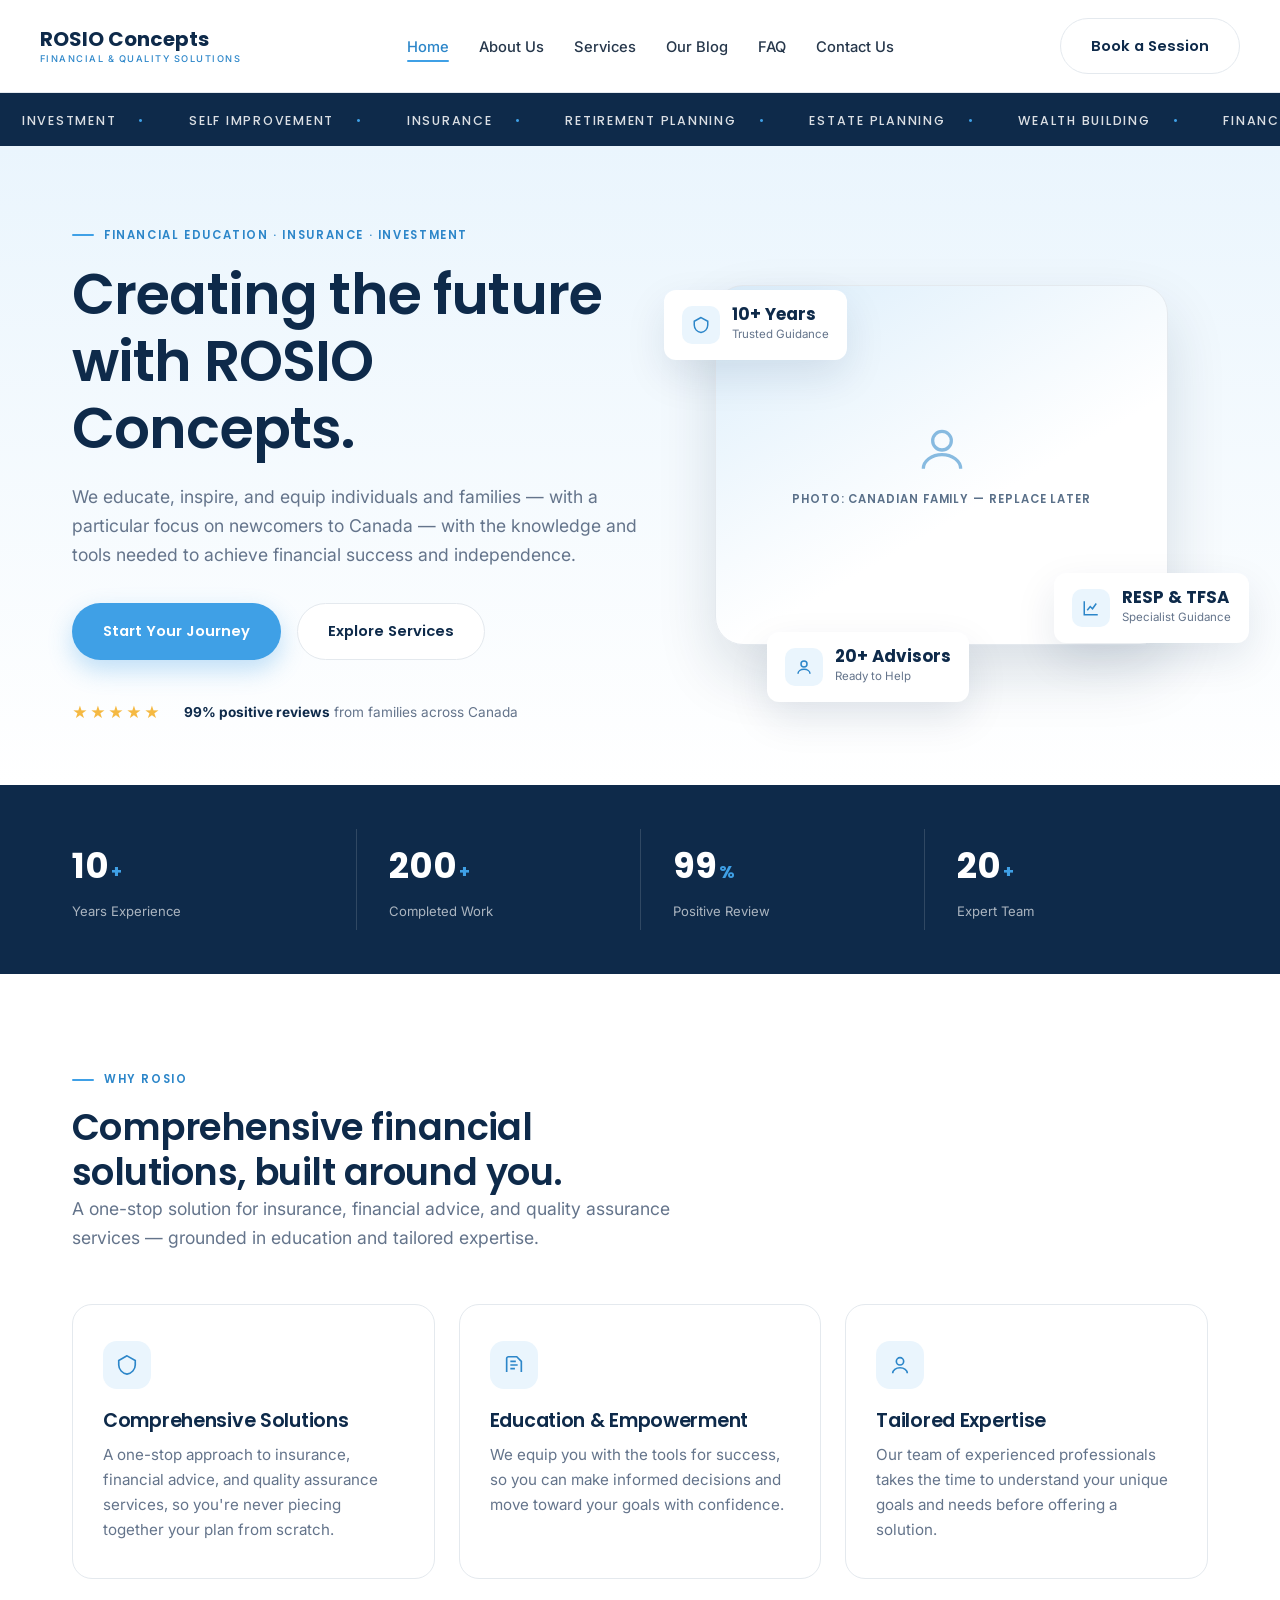
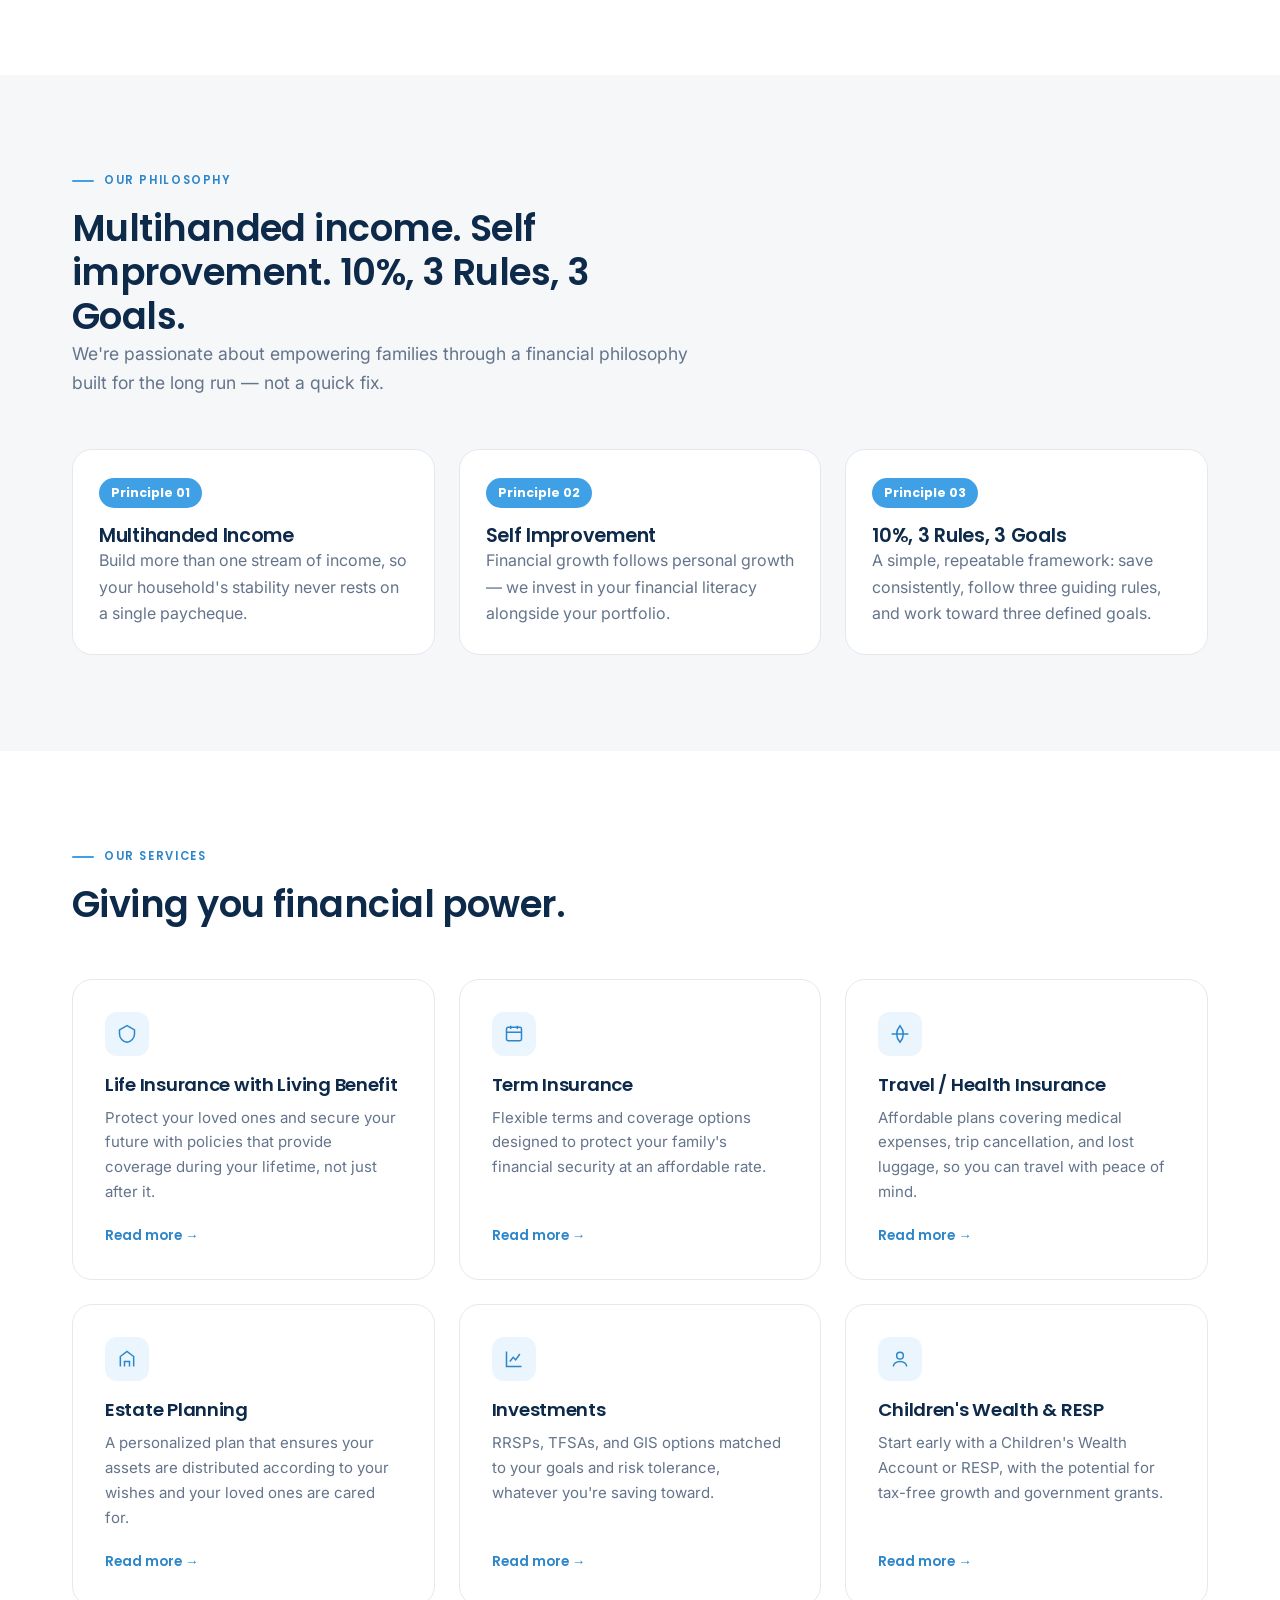
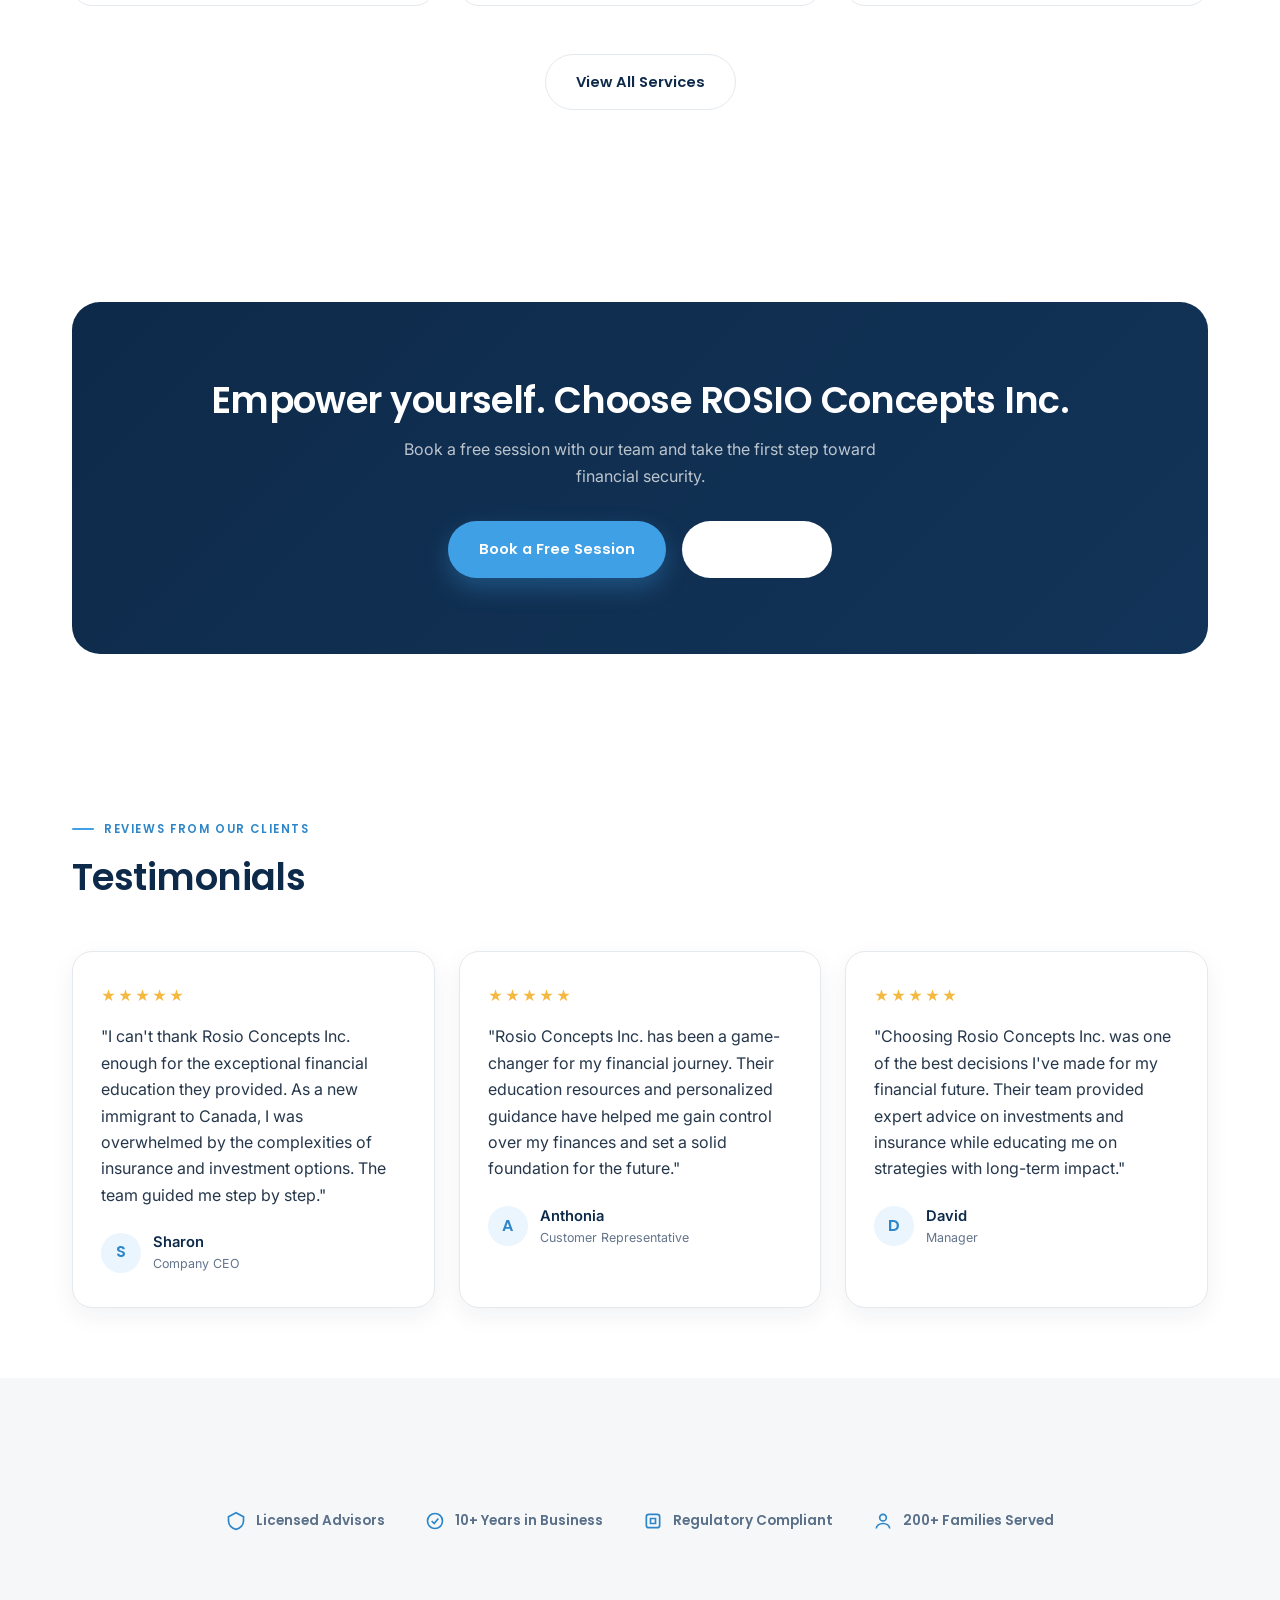
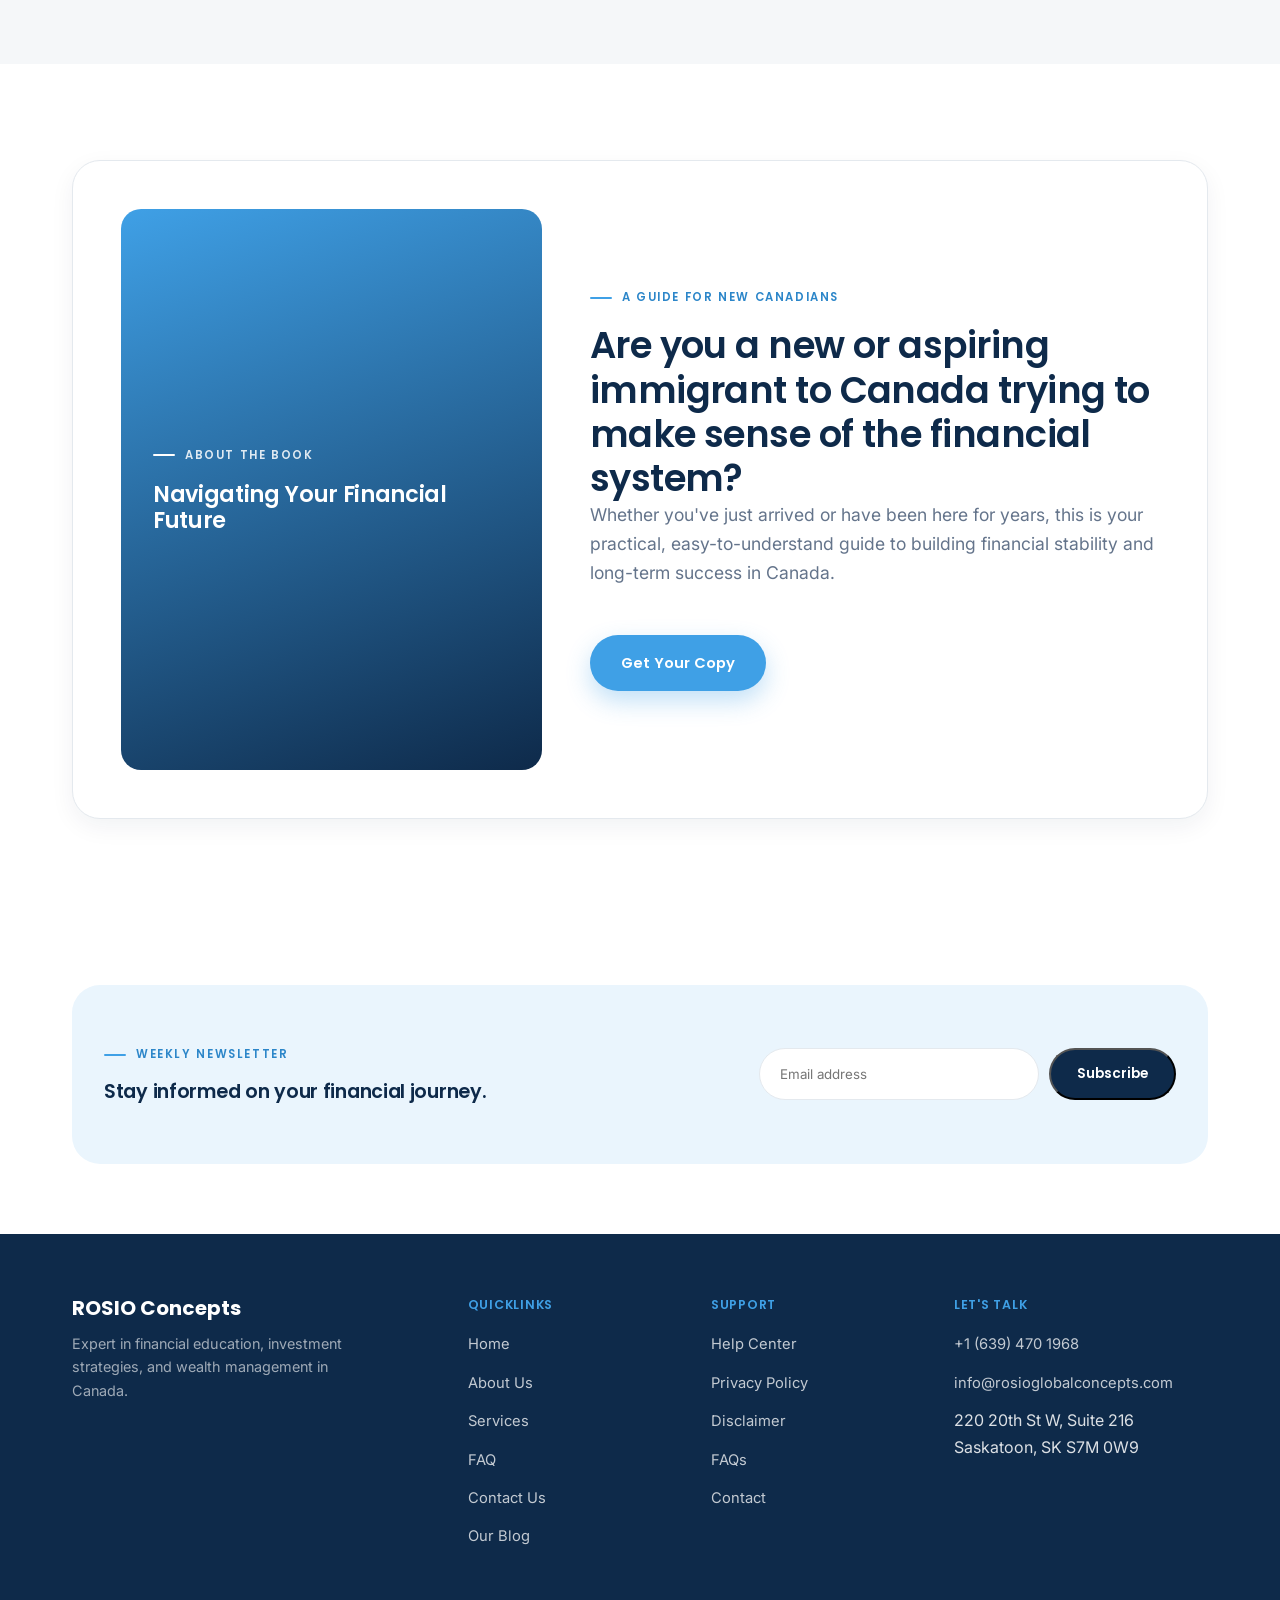
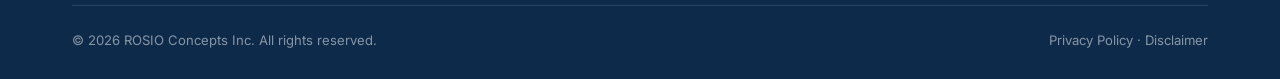
==== index.html @ d30ff7e3 "Add files via upload" ====
<!DOCTYPE html>
<html lang="en">
<head>
<meta charset="UTF-8">
<meta name="viewport" content="width=device-width, initial-scale=1.0">
<title>ROSIO Concepts Inc. | Financial Freedom Without Boundaries</title>
<meta name="description" content="ROSIO Concepts Inc. helps individuals and families across Canada — especially newcomers — achieve financial security through insurance, investment, and financial education.">
<link rel="stylesheet" href="css/style.css">
</head>
<body>

<header class="site-header">
  <div class="container nav-wrap">
    <a href="index.html" class="logo">ROSIO Concepts<span>Financial &amp; Quality Solutions</span></a>
    <nav class="main-nav">
      <ul>
        <li><a href="index.html" class="active">Home</a></li>
        <li><a href="about.html">About Us</a></li>
        <li><a href="services.html">Services</a></li>
        <li><a href="blog.html">Our Blog</a></li>
        <li><a href="faq.html">FAQ</a></li>
        <li><a href="contact.html">Contact Us</a></li>
      </ul>
    </nav>
    <div class="nav-cta">
      <a href="contact.html" class="btn btn-outline">Book a Session</a>
      <button class="menu-toggle" aria-label="Toggle menu"><span></span><span></span><span></span></button>
    </div>
  </div>
</header>

<div class="marquee" aria-hidden="true">
  <div class="marquee-track">
    <span>Investment</span><span>Self Improvement</span><span>Insurance</span><span>Retirement Planning</span><span>Estate Planning</span><span>Wealth Building</span><span>Financial Freedom</span><span>Financial Education</span>
    <span>Investment</span><span>Self Improvement</span><span>Insurance</span><span>Retirement Planning</span><span>Estate Planning</span><span>Wealth Building</span><span>Financial Freedom</span><span>Financial Education</span>
  </div>
</div>

<section class="hero glow-zone">
  <div class="container hero-grid">
    <div class="reveal">
      <div class="eyebrow">Financial Education &middot; Insurance &middot; Investment</div>
      <h1>Creating the future with ROSIO Concepts.</h1>
      <p class="lead">We educate, inspire, and equip individuals and families — with a particular focus on newcomers to Canada — with the knowledge and tools needed to achieve financial success and independence.</p>
      <div class="hero-actions">
        <a href="contact.html" class="btn btn-primary">Start Your Journey</a>
        <a href="services.html" class="btn btn-outline">Explore Services</a>
      </div>
      <div class="trust-row">
        <span class="stars">&#9733;&#9733;&#9733;&#9733;&#9733;</span>
        <span class="trust-text"><strong>99% positive reviews</strong> from families across Canada</span>
      </div>
    </div>

    <div class="hero-visual reveal">
      <div class="hero-photo">
        <svg class="ph-icon" viewBox="0 0 24 24" fill="none" stroke="currentColor" stroke-width="1.4"><path d="M12 12c2.2 0 4-1.8 4-4s-1.8-4-4-4-4 1.8-4 4 1.8 4 4 4Z"/><path d="M4 20c0-3.3 3.6-6 8-6s8 2.7 8 6"/></svg>
        <div class="ph-label">Photo: Canadian family &mdash; replace later</div>
      </div>
      <div class="float-card fc-1">
        <div class="fc-icon"><svg width="18" height="18" viewBox="0 0 24 24" fill="none" stroke="currentColor" stroke-width="2"><path d="M12 2 3 7v5c0 5 4 9 9 10 5-1 9-5 9-10V7l-9-5Z"/></svg></div>
        <div><div class="fc-num">10+ Years</div><div class="fc-label">Trusted Guidance</div></div>
      </div>
      <div class="float-card fc-2">
        <div class="fc-icon"><svg width="18" height="18" viewBox="0 0 24 24" fill="none" stroke="currentColor" stroke-width="2"><path d="M3 3v18h18"/><path d="M7 15l4-5 3 3 5-7"/></svg></div>
        <div><div class="fc-num">RESP &amp; TFSA</div><div class="fc-label">Specialist Guidance</div></div>
      </div>
      <div class="float-card fc-3">
        <div class="fc-icon"><svg width="18" height="18" viewBox="0 0 24 24" fill="none" stroke="currentColor" stroke-width="2"><circle cx="12" cy="8" r="4"/><path d="M4 21c0-3.5 3.6-6 8-6s8 2.5 8 6"/></svg></div>
        <div><div class="fc-num">20+ Advisors</div><div class="fc-label">Ready to Help</div></div>
      </div>
    </div>
  </div>
</section>

<div class="stats-strip">
  <div class="container">
    <div class="stat-item" data-counter="10"><div class="stat-num"><span class="count-value">0</span><small>+</small></div><div class="stat-label">Years Experience</div></div>
    <div class="stat-item" data-counter="200"><div class="stat-num"><span class="count-value">0</span><small>+</small></div><div class="stat-label">Completed Work</div></div>
    <div class="stat-item" data-counter="99"><div class="stat-num"><span class="count-value">0</span><small>%</small></div><div class="stat-label">Positive Review</div></div>
    <div class="stat-item" data-counter="20"><div class="stat-num"><span class="count-value">0</span><small>+</small></div><div class="stat-label">Expert Team</div></div>
  </div>
</div>

<section>
  <div class="container">
    <div class="section-head reveal">
      <div class="eyebrow">Why ROSIO</div>
      <h2>Comprehensive financial solutions, built around you.</h2>
      <p class="lead">A one-stop solution for insurance, financial advice, and quality assurance services — grounded in education and tailored expertise.</p>
    </div>
    <div class="pillars reveal-stagger">
      <div class="pillar">
        <div class="pillar-icon"><svg width="22" height="22" viewBox="0 0 24 24" fill="none" stroke="currentColor" stroke-width="1.8"><path d="M12 2 3 7v5c0 5 4 9 9 10 5-1 9-5 9-10V7l-9-5Z"/></svg></div>
        <h3>Comprehensive Solutions</h3>
        <p>A one-stop approach to insurance, financial advice, and quality assurance services, so you're never piecing together your plan from scratch.</p>
      </div>
      <div class="pillar">
        <div class="pillar-icon"><svg width="22" height="22" viewBox="0 0 24 24" fill="none" stroke="currentColor" stroke-width="1.8"><path d="M4 19.5V5a2 2 0 0 1 2-2h9l5 5v11.5"/><path d="M8 8h6M8 12h8M8 16h5"/></svg></div>
        <h3>Education &amp; Empowerment</h3>
        <p>We equip you with the tools for success, so you can make informed decisions and move toward your goals with confidence.</p>
      </div>
      <div class="pillar">
        <div class="pillar-icon"><svg width="22" height="22" viewBox="0 0 24 24" fill="none" stroke="currentColor" stroke-width="1.8"><circle cx="12" cy="8" r="4"/><path d="M4 21c0-3.5 3.6-6 8-6s8 2.5 8 6"/></svg></div>
        <h3>Tailored Expertise</h3>
        <p>Our team of experienced professionals takes the time to understand your unique goals and needs before offering a solution.</p>
      </div>
    </div>
  </div>
</section>

<section class="section-alt">
  <div class="container">
    <div class="section-head reveal">
      <div class="eyebrow">Our Philosophy</div>
      <h2>Multihanded income. Self improvement. 10%, 3 Rules, 3 Goals.</h2>
      <p class="lead">We're passionate about empowering families through a financial philosophy built for the long run — not a quick fix.</p>
    </div>
    <div class="rules reveal-stagger">
      <div class="rule-card">
        <span class="num">Principle 01</span>
        <h3>Multihanded Income</h3>
        <p>Build more than one stream of income, so your household's stability never rests on a single paycheque.</p>
      </div>
      <div class="rule-card">
        <span class="num">Principle 02</span>
        <h3>Self Improvement</h3>
        <p>Financial growth follows personal growth — we invest in your financial literacy alongside your portfolio.</p>
      </div>
      <div class="rule-card">
        <span class="num">Principle 03</span>
        <h3>10%, 3 Rules, 3 Goals</h3>
        <p>A simple, repeatable framework: save consistently, follow three guiding rules, and work toward three defined goals.</p>
      </div>
    </div>
  </div>
</section>

<section>
  <div class="container">
    <div class="section-head reveal">
      <div class="eyebrow">Our Services</div>
      <h2>Giving you financial power.</h2>
    </div>
    <div class="grid-3 reveal-stagger">
      <div class="card">
        <div class="card-icon"><svg width="20" height="20" viewBox="0 0 24 24" fill="none" stroke="currentColor" stroke-width="1.8"><path d="M12 2 3 7v5c0 5 4 9 9 10 5-1 9-5 9-10V7l-9-5Z"/></svg></div>
        <h3>Life Insurance with Living Benefit</h3>
        <p>Protect your loved ones and secure your future with policies that provide coverage during your lifetime, not just after it.</p>
        <a href="services.html" class="card-link">Read more &rarr;</a>
      </div>
      <div class="card">
        <div class="card-icon"><svg width="20" height="20" viewBox="0 0 24 24" fill="none" stroke="currentColor" stroke-width="1.8"><rect x="3" y="4" width="18" height="16" rx="2"/><path d="M8 2v4M16 2v4M3 10h18"/></svg></div>
        <h3>Term Insurance</h3>
        <p>Flexible terms and coverage options designed to protect your family's financial security at an affordable rate.</p>
        <a href="services.html" class="card-link">Read more &rarr;</a>
      </div>
      <div class="card">
        <div class="card-icon"><svg width="20" height="20" viewBox="0 0 24 24" fill="none" stroke="currentColor" stroke-width="1.8"><path d="M2 12h20M12 2c2.5 3 4 7 4 10s-1.5 7-4 10c-2.5-3-4-7-4-10s1.5-7 4-10Z"/></svg></div>
        <h3>Travel / Health Insurance</h3>
        <p>Affordable plans covering medical expenses, trip cancellation, and lost luggage, so you can travel with peace of mind.</p>
        <a href="services.html" class="card-link">Read more &rarr;</a>
      </div>
      <div class="card">
        <div class="card-icon"><svg width="20" height="20" viewBox="0 0 24 24" fill="none" stroke="currentColor" stroke-width="1.8"><path d="M4 21V9l8-6 8 6v12"/><path d="M9 21v-6h6v6"/></svg></div>
        <h3>Estate Planning</h3>
        <p>A personalized plan that ensures your assets are distributed according to your wishes and your loved ones are cared for.</p>
        <a href="services.html" class="card-link">Read more &rarr;</a>
      </div>
      <div class="card">
        <div class="card-icon"><svg width="20" height="20" viewBox="0 0 24 24" fill="none" stroke="currentColor" stroke-width="1.8"><path d="M3 3v18h18"/><path d="M7 15l4-5 3 3 5-7"/></svg></div>
        <h3>Investments</h3>
        <p>RRSPs, TFSAs, and GIS options matched to your goals and risk tolerance, whatever you're saving toward.</p>
        <a href="services.html" class="card-link">Read more &rarr;</a>
      </div>
      <div class="card">
        <div class="card-icon"><svg width="20" height="20" viewBox="0 0 24 24" fill="none" stroke="currentColor" stroke-width="1.8"><circle cx="12" cy="8" r="4"/><path d="M4 21c0-3.5 3.6-6 8-6s8 2.5 8 6"/></svg></div>
        <h3>Children's Wealth &amp; RESP</h3>
        <p>Start early with a Children's Wealth Account or RESP, with the potential for tax-free growth and government grants.</p>
        <a href="services.html" class="card-link">Read more &rarr;</a>
      </div>
    </div>
    <div class="text-center mt-lg">
      <a href="services.html" class="btn btn-outline">View All Services</a>
    </div>
  </div>
</section>

<section>
  <div class="container">
    <div class="cta-band glow-zone reveal">
      <h2>Empower yourself. Choose ROSIO Concepts Inc.</h2>
      <p>Book a free session with our team and take the first step toward financial security.</p>
      <div class="cta-actions">
        <a href="contact.html" class="btn btn-primary">Book a Free Session</a>
        <a href="contact.html" class="btn btn-ghost-light btn-outline">Contact Us</a>
      </div>
    </div>
  </div>
</section>

<section class="section-tight">
  <div class="container">
    <div class="section-head reveal">
      <div class="eyebrow">Reviews From Our Clients</div>
      <h2>Testimonials</h2>
    </div>
    <div class="testimonials reveal-stagger">
      <div class="testimonial">
        <div class="stars">&#9733;&#9733;&#9733;&#9733;&#9733;</div>
        <p>"I can't thank Rosio Concepts Inc. enough for the exceptional financial education they provided. As a new immigrant to Canada, I was overwhelmed by the complexities of insurance and investment options. The team guided me step by step."</p>
        <div class="signature">
          <div class="sig-mark">S</div>
          <div><div class="sig-name">Sharon</div><div class="sig-role">Company CEO</div></div>
        </div>
      </div>
      <div class="testimonial">
        <div class="stars">&#9733;&#9733;&#9733;&#9733;&#9733;</div>
        <p>"Rosio Concepts Inc. has been a game-changer for my financial journey. Their education resources and personalized guidance have helped me gain control over my finances and set a solid foundation for the future."</p>
        <div class="signature">
          <div class="sig-mark">A</div>
          <div><div class="sig-name">Anthonia</div><div class="sig-role">Customer Representative</div></div>
        </div>
      </div>
      <div class="testimonial">
        <div class="stars">&#9733;&#9733;&#9733;&#9733;&#9733;</div>
        <p>"Choosing Rosio Concepts Inc. was one of the best decisions I've made for my financial future. Their team provided expert advice on investments and insurance while educating me on strategies with long-term impact."</p>
        <div class="signature">
          <div class="sig-mark">D</div>
          <div><div class="sig-name">David</div><div class="sig-role">Manager</div></div>
        </div>
      </div>
    </div>
  </div>
</section>

<section class="section-alt">
  <div class="container">
    <div class="badges-strip reveal">
      <div class="badge"><svg width="20" height="20" viewBox="0 0 24 24" fill="none" stroke="currentColor" stroke-width="2"><path d="M12 2 3 7v5c0 5 4 9 9 10 5-1 9-5 9-10V7l-9-5Z"/></svg> Licensed Advisors</div>
      <div class="badge"><svg width="20" height="20" viewBox="0 0 24 24" fill="none" stroke="currentColor" stroke-width="2"><circle cx="12" cy="12" r="9"/><path d="m8 12 3 3 5-6"/></svg> 10+ Years in Business</div>
      <div class="badge"><svg width="20" height="20" viewBox="0 0 24 24" fill="none" stroke="currentColor" stroke-width="2"><rect x="4" y="4" width="16" height="16" rx="3"/><path d="M9 9h6v6H9z"/></svg> Regulatory Compliant</div>
      <div class="badge"><svg width="20" height="20" viewBox="0 0 24 24" fill="none" stroke="currentColor" stroke-width="2"><circle cx="12" cy="8" r="4"/><path d="M4 21c0-3.5 3.6-6 8-6s8 2.5 8 6"/></svg> 200+ Families Served</div>
    </div>
  </div>
</section>

<section>
  <div class="container">
    <div class="book-band reveal">
      <div class="book-cover">
        <div class="eyebrow">About The Book</div>
        <h3>Navigating Your Financial Future</h3>
      </div>
      <div>
        <div class="eyebrow">A Guide for New Canadians</div>
        <h2>Are you a new or aspiring immigrant to Canada trying to make sense of the financial system?</h2>
        <p class="lead">Whether you've just arrived or have been here for years, this is your practical, easy-to-understand guide to building financial stability and long-term success in Canada.</p>
        <a href="contact.html" class="btn btn-primary mt-lg">Get Your Copy</a>
      </div>
    </div>
  </div>
</section>

<section class="section-tight">
  <div class="container">
    <div class="newsletter reveal">
      <div class="container newsletter-inner">
        <div>
          <div class="eyebrow">Weekly Newsletter</div>
          <h3>Stay informed on your financial journey.</h3>
        </div>
        <form data-demo-form>
          <input type="email" placeholder="Email address" required>
          <button type="submit">Subscribe</button>
        </form>
      </div>
    </div>
  </div>
</section>

<footer class="site-footer">
  <div class="container">
    <div class="footer-grid">
      <div class="footer-brand">
        <a href="index.html" class="logo">ROSIO Concepts</a>
        <p>Expert in financial education, investment strategies, and wealth management in Canada.</p>
      </div>
      <div class="footer-col">
        <h4>Quicklinks</h4>
        <ul>
          <li><a href="index.html">Home</a></li>
          <li><a href="about.html">About Us</a></li>
          <li><a href="services.html">Services</a></li>
          <li><a href="faq.html">FAQ</a></li>
          <li><a href="contact.html">Contact Us</a></li>
          <li><a href="blog.html">Our Blog</a></li>
        </ul>
      </div>
      <div class="footer-col">
        <h4>Support</h4>
        <ul>
          <li><a href="faq.html">Help Center</a></li>
          <li><a href="#">Privacy Policy</a></li>
          <li><a href="#">Disclaimer</a></li>
          <li><a href="faq.html">FAQs</a></li>
          <li><a href="contact.html">Contact</a></li>
        </ul>
      </div>
      <div class="footer-col">
        <h4>Let's Talk</h4>
        <ul>
          <li><a href="tel:+16394701968">+1 (639) 470 1968</a></li>
          <li><a href="mailto:info@rosioglobalconcepts.com">info@rosioglobalconcepts.com</a></li>
          <li>220 20th St W, Suite 216<br>Saskatoon, SK S7M 0W9</li>
        </ul>
      </div>
    </div>
    <div class="footer-bottom">
      <span>&copy; 2026 ROSIO Concepts Inc. All rights reserved.</span>
      <span><a href="#">Privacy Policy</a> &middot; <a href="#">Disclaimer</a></span>
    </div>
  </div>
</footer>

<script src="js/script.js"></script>
</body>
</html>
---- css/style.css ----
/* ============================================================
   ROSIO CONCEPTS INC. — Design System v2
   Palette: sky blue / deep navy / white / light gray
   Type: Poppins (headings) + Inter (body)
   Motifs: keyword ticker, floating trust cards, cursor glow,
   animated counters, scroll reveals — all reduced-motion safe.
   ============================================================ */

@import url('https://fonts.googleapis.com/css2?family=Poppins:wght@400;500;600;700&family=Inter:wght@400;500;600;700&display=swap');

:root{
  --sky:        #3FA0E6;
  --sky-deep:   #2C86C9;
  --sky-tint:   #EAF5FD;
  --sky-tint-2: #DCEEFB;
  --navy:       #0E2A4A;
  --navy-2:     #123458;
  --navy-soft:  #5A7089;
  --white:      #FFFFFF;
  --gray-light: #F5F7F9;
  --gray-line:  #E4E9EE;
  --text:       #26374B;
  --text-soft:  #64748B;

  --radius-sm: 12px;
  --radius: 20px;
  --radius-lg: 28px;

  --shadow-sm: 0 8px 24px rgba(14,42,74,0.06);
  --shadow-md: 0 16px 40px rgba(14,42,74,0.10);
  --shadow-lg: 0 28px 60px rgba(14,42,74,0.14);

  --f-head: 'Poppins', sans-serif;
  --f-body: 'Inter', -apple-system, sans-serif;

  --ease: cubic-bezier(.22,.9,.32,1);
}

*{ box-sizing:border-box; margin:0; padding:0; }
html{ scroll-behavior:smooth; }
body{
  font-family: var(--f-body);
  color: var(--text);
  background: var(--white);
  line-height: 1.65;
  font-size: 16px;
  -webkit-font-smoothing: antialiased;
  overflow-x: hidden;
}
img{ max-width:100%; display:block; }
a{ color:inherit; text-decoration:none; }
ul{ list-style:none; }
button{ font-family:inherit; cursor:pointer; }

.container{ max-width: 1200px; margin:0 auto; padding:0 32px; }

h1,h2,h3,h4{
  font-family: var(--f-head);
  font-weight:600;
  line-height:1.2;
  letter-spacing:-0.015em;
  color: var(--navy);
}
h1{ font-size: clamp(2.3rem, 4.6vw, 3.5rem); font-weight:600; }
h2{ font-size: clamp(1.7rem, 3vw, 2.3rem); }
h3{ font-size: 1.2rem; }

.eyebrow{
  font-family: var(--f-head);
  font-size: 0.72rem;
  font-weight:600;
  letter-spacing: 0.14em;
  text-transform: uppercase;
  color: var(--sky-deep);
  display:flex; align-items:center; gap:10px;
  margin-bottom: 16px;
}
.eyebrow::before{ content:""; width:22px; height:2px; border-radius:2px; background: var(--sky); display:inline-block; }

p{ color: var(--text-soft); }
.lead{ font-size: 1.1rem; max-width: 620px; color: var(--text-soft); }

:focus-visible{ outline: 2px solid var(--sky-deep); outline-offset: 3px; border-radius: 4px; }

/* ---------- Reveal on scroll ---------- */
.reveal{ opacity:0; transform: translateY(22px); transition: opacity .7s var(--ease), transform .7s var(--ease); }
.reveal.in-view{ opacity:1; transform:none; }
.reveal-stagger > *{ opacity:0; transform: translateY(22px); transition: opacity .6s var(--ease), transform .6s var(--ease); }
.reveal-stagger.in-view > *{ opacity:1; transform:none; }
.reveal-stagger.in-view > *:nth-child(1){ transition-delay: 0s; }
.reveal-stagger.in-view > *:nth-child(2){ transition-delay: .08s; }
.reveal-stagger.in-view > *:nth-child(3){ transition-delay: .16s; }
.reveal-stagger.in-view > *:nth-child(4){ transition-delay: .24s; }
.reveal-stagger.in-view > *:nth-child(5){ transition-delay: .32s; }
.reveal-stagger.in-view > *:nth-child(6){ transition-delay: .4s; }

@media (prefers-reduced-motion: reduce){
  .reveal, .reveal-stagger > *{ opacity:1 !important; transform:none !important; transition:none !important; }
  .marquee-track{ animation: none !important; }
  .float-card{ animation: none !important; }
  .cursor-glow{ display:none !important; }
}

/* ---------- Buttons ---------- */
.btn{
  display:inline-flex; align-items:center; gap:8px;
  padding: 15px 30px;
  font-family: var(--f-head);
  font-weight:600;
  font-size: 0.92rem;
  border-radius: 100px;
  border: 1px solid transparent;
  transition: transform .25s var(--ease), box-shadow .25s var(--ease), background .25s ease, color .25s ease, border-color .25s ease;
}
.btn-primary{ background: var(--sky); color: #fff; box-shadow: 0 10px 24px rgba(63,160,230,0.32); }
.btn-primary:hover{ background: var(--sky-deep); transform: translateY(-2px); box-shadow: 0 14px 30px rgba(63,160,230,0.4); }
.btn-outline{ border-color: var(--gray-line); color: var(--navy); background:#fff; }
.btn-outline:hover{ border-color: var(--sky); color: var(--sky-deep); transform: translateY(-2px); }
.btn-ghost-light{ border-color: rgba(255,255,255,0.4); color:#fff; }
.btn-ghost-light:hover{ border-color:#fff; background: rgba(255,255,255,0.1); }

/* ---------- Header ---------- */
header.site-header{
  position: sticky; top:0; z-index: 200;
  background: rgba(255,255,255,0.9);
  backdrop-filter: blur(10px);
  border-bottom: 1px solid var(--gray-line);
}
.nav-wrap{ display:flex; align-items:center; justify-content:space-between; padding: 18px 0; }
.logo{ font-family: var(--f-head); font-weight:700; font-size: 1.25rem; color: var(--navy); display:flex; flex-direction:column; line-height:1; }
.logo span{ font-family: var(--f-body); font-weight:500; font-size: 0.58rem; letter-spacing:0.16em; color: var(--sky-deep); margin-top:5px; text-transform:uppercase; }
nav.main-nav ul{ display:flex; gap: 30px; }
nav.main-nav a{ font-size: 0.92rem; font-weight:500; color: var(--text); position:relative; padding:6px 0; transition: color .2s ease; }
nav.main-nav a.active, nav.main-nav a:hover{ color: var(--sky-deep); }
nav.main-nav a.active::after{ content:""; position:absolute; left:0; right:0; bottom:0; height:2px; border-radius:2px; background: var(--sky); }
.nav-cta{ display:flex; align-items:center; gap:16px; }
.menu-toggle{ display:none; background:none; border:none; padding:4px; }
.menu-toggle span{ display:block; width:22px; height:2px; border-radius:2px; background:var(--navy); margin:5px 0; transition: all .2s ease; }

@media (max-width: 900px){
  nav.main-nav{ position:absolute; top:100%; left:0; right:0; background:#fff; border-bottom:1px solid var(--gray-line); display:none; padding: 22px 32px; box-shadow: var(--shadow-md); }
  nav.main-nav.open{ display:block; }
  nav.main-nav ul{ flex-direction:column; gap:18px; }
  .menu-toggle{ display:block; }
  .nav-cta .btn-outline{ display:none; }
}

/* ---------- Marquee ticker ---------- */
.marquee{ background: var(--navy); overflow: hidden; white-space: nowrap; padding: 13px 0; position: relative; }
.marquee-track{ display:inline-flex; animation: marquee-scroll 32s linear infinite; will-change: transform; }
.marquee-track span{
  font-family: var(--f-head); font-weight:500; font-size: 0.78rem; letter-spacing: 0.14em;
  text-transform: uppercase; color: rgba(255,255,255,0.85); padding: 0 22px;
  display:inline-flex; align-items:center; gap:22px;
}
.marquee-track span::after{ content:"\2022"; color: var(--sky); }
@keyframes marquee-scroll{ 0%{ transform: translateX(0); } 100%{ transform: translateX(-50%); } }

/* ---------- Cursor glow ---------- */
.cursor-glow{
  position:absolute; width: 460px; height:460px; border-radius:50%;
  background: radial-gradient(circle, rgba(63,160,230,0.16) 0%, rgba(63,160,230,0) 70%);
  pointer-events:none; transform: translate(-50%,-50%); z-index:0; transition: opacity .3s ease;
}

/* ---------- Hero ---------- */
.hero{ position:relative; padding: 80px 0 60px; background: linear-gradient(180deg, var(--sky-tint) 0%, #FFFFFF 100%); overflow:hidden; }
.hero-grid{ display:grid; grid-template-columns: 1.05fr 0.95fr; gap:56px; align-items:center; position:relative; z-index:1; }
@media (max-width:940px){ .hero-grid{ grid-template-columns:1fr; } }
.hero h1{ margin-bottom:20px; }
.hero-actions{ display:flex; gap:16px; margin-top:34px; flex-wrap:wrap; }
.trust-row{ display:flex; align-items:center; gap:22px; margin-top:40px; flex-wrap:wrap; }
.trust-row .stars{ color:#F5B942; font-size:0.95rem; letter-spacing:2px; }
.trust-row .trust-text{ font-size:0.85rem; color: var(--text-soft); }
.trust-row strong{ color: var(--navy); }

.hero-visual{ position:relative; height: 420px; }
.hero-photo{
  position:absolute; inset: 20px 40px 40px 20px; border-radius: var(--radius-lg);
  background: linear-gradient(150deg, var(--sky-tint-2), #ffffff 60%);
  border: 1px solid var(--gray-line); box-shadow: var(--shadow-lg);
  display:flex; align-items:center; justify-content:center; flex-direction:column; gap:12px;
  color: var(--sky-deep); text-align:center; padding: 24px;
}
.hero-photo .ph-icon{ width:56px; height:56px; opacity:.55; }
.hero-photo .ph-label{ font-family: var(--f-head); font-size:0.72rem; font-weight:600; letter-spacing:0.08em; text-transform:uppercase; color: var(--navy-soft); }

.float-card{
  position:absolute; background:#fff; border-radius: var(--radius-sm); box-shadow: var(--shadow-md);
  padding: 16px 18px; display:flex; align-items:center; gap:12px;
  animation: float-y 5s ease-in-out infinite; z-index:2;
}
.float-card .fc-icon{ width:38px; height:38px; border-radius:10px; background: var(--sky-tint); display:flex; align-items:center; justify-content:center; color: var(--sky-deep); flex-shrink:0; }
.float-card .fc-num{ font-family: var(--f-head); font-weight:700; font-size:1.05rem; color: var(--navy); line-height:1; }
.float-card .fc-label{ font-size: 0.72rem; color: var(--text-soft); margin-top:2px; }
.fc-1{ top: 6%; left: -6%; animation-delay: 0s; }
.fc-2{ bottom: 10%; right: -8%; animation-delay: 1.2s; }
.fc-3{ bottom: -4%; left: 14%; animation-delay: 2.4s; }
@media (max-width: 940px){ .fc-1{ left:0; } .fc-2{ right:0; } .fc-3{ left:6%; } }
@keyframes float-y{ 0%,100%{ transform: translateY(0); } 50%{ transform: translateY(-10px); } }

/* ---------- Stats strip ---------- */
.stats-strip{ background: var(--navy); position:relative; overflow:hidden; }
.stats-strip .container{ display:flex; flex-wrap:wrap; padding: 44px 32px; position:relative; z-index:1; }
.stat-item{ flex:1 1 200px; padding: 8px 32px; border-left: 1px solid rgba(255,255,255,0.14); }
.stat-item:first-child{ border-left:none; padding-left:0; }
.stat-num{ font-family: var(--f-head); font-weight:700; font-size: 2.2rem; color:#fff; display:flex; align-items:baseline; gap:2px; }
.stat-num small{ font-size:1.1rem; color: var(--sky); }
.stat-label{ font-size: 0.82rem; color: rgba(255,255,255,0.65); margin-top:6px; }
@media (max-width:700px){ .stat-item{ flex:1 1 45%; border-left:none !important; padding:14px 0 !important; } }

/* ---------- Sections ---------- */
section{ padding: 96px 0; }
.section-tight{ padding: 70px 0; }
.section-alt{ background: var(--gray-light); }
.section-head{ max-width: 620px; margin-bottom: 52px; }
.section-head.center{ margin: 0 auto 52px; text-align:center; }

/* Pillars */
.pillars{ display:grid; grid-template-columns: repeat(3,1fr); gap: 24px; }
.pillar{ background:#fff; border:1px solid var(--gray-line); border-radius: var(--radius); padding: 36px 30px; transition: transform .3s var(--ease), box-shadow .3s var(--ease), border-color .3s ease; }
.pillar:hover{ transform: translateY(-6px); box-shadow: var(--shadow-md); border-color: transparent; }
.pillar-icon{ width:48px; height:48px; border-radius:14px; background: var(--sky-tint); display:flex; align-items:center; justify-content:center; color: var(--sky-deep); margin-bottom:20px; }
.pillar h3{ margin-bottom:10px; }
.pillar p{ font-size:0.95rem; }
@media (max-width:860px){ .pillars{ grid-template-columns:1fr; } }

/* Grid cards */
.grid-3{ display:grid; grid-template-columns: repeat(3,1fr); gap:24px; }
.grid-2{ display:grid; grid-template-columns: repeat(2,1fr); gap:24px; }
@media (max-width:940px){ .grid-3{ grid-template-columns: 1fr 1fr; } }
@media (max-width:640px){ .grid-3, .grid-2{ grid-template-columns: 1fr; } }

.card{ background:#fff; border:1px solid var(--gray-line); border-radius: var(--radius); padding: 32px; display:flex; flex-direction:column; transition: transform .3s var(--ease), box-shadow .3s var(--ease), border-color .3s ease; }
.card:hover{ transform: translateY(-6px); box-shadow: var(--shadow-md); border-color: transparent; }
.card-icon{ width:44px; height:44px; border-radius:12px; background: var(--sky-tint); display:flex; align-items:center; justify-content:center; color: var(--sky-deep); margin-bottom:18px; }
.card h3{ margin-bottom: 10px; font-size:1.15rem; }
.card p{ font-size:0.94rem; flex:1; }
.card-link{ margin-top:20px; font-family: var(--f-head); font-weight:600; font-size:0.85rem; color: var(--sky-deep); display:inline-flex; align-items:center; gap:6px; transition: gap .2s ease; }
.card-link:hover{ gap:10px; }

/* Philosophy rules */
.rules{ display:grid; grid-template-columns: repeat(3,1fr); gap:24px; margin-top: 40px; }
.rule-card{ background:#fff; border-radius: var(--radius); padding: 28px 26px; border: 1px solid var(--gray-line); }
.rule-card .num{ display:inline-block; font-family:var(--f-head); font-weight:700; font-size:0.78rem; color:#fff; background: var(--sky); padding: 5px 12px; border-radius: 100px; margin-bottom:16px; }
@media (max-width:860px){ .rules{ grid-template-columns:1fr; } }

/* Testimonials */
.testimonials{ display:grid; grid-template-columns: repeat(3,1fr); gap: 24px; }
@media (max-width:940px){ .testimonials{ grid-template-columns:1fr; } }
.testimonial{ background:#fff; border:1px solid var(--gray-line); border-radius: var(--radius); padding: 32px 28px; box-shadow: var(--shadow-sm); }
.testimonial .stars{ color:#F5B942; font-size:0.9rem; margin-bottom:16px; letter-spacing:2px; }
.testimonial p{ font-size: 1rem; color: var(--text); margin-bottom: 22px; }
.signature{ display:flex; align-items:center; gap:12px; }
.sig-mark{ width:40px; height:40px; border-radius:50%; background: var(--sky-tint); display:flex; align-items:center; justify-content:center; font-family:var(--f-head); font-weight:600; color:var(--sky-deep); }
.sig-name{ font-weight:600; font-size:0.92rem; color: var(--navy); }
.sig-role{ font-size:0.78rem; color: var(--text-soft); }

/* CTA band */
.cta-band{ position:relative; overflow:hidden; background: linear-gradient(135deg, var(--navy) 0%, var(--navy-2) 100%); color:#fff; padding: 76px 0; text-align:center; border-radius: var(--radius-lg); }
.cta-band h2{ color:#fff; margin-bottom:14px; }
.cta-band p{ color: rgba(255,255,255,0.72); max-width:520px; margin: 0 auto 32px; }
.cta-actions{ display:flex; gap:16px; justify-content:center; flex-wrap:wrap; position:relative; z-index:1; }

/* FAQ accordion */
.faq-list{ border-top:1px solid var(--gray-line); }
.faq-item{ border-bottom:1px solid var(--gray-line); }
.faq-q{ width:100%; display:flex; align-items:center; justify-content:space-between; padding: 24px 4px; background:none; border:none; text-align:left; font-family: var(--f-head); font-weight:500; font-size: 1.05rem; color: var(--navy); }
.faq-q .plus{ font-family: var(--f-head); color: var(--sky); font-size:1.3rem; transition: transform .25s var(--ease); flex-shrink:0; margin-left:20px; }
.faq-item.open .plus{ transform: rotate(45deg); }
.faq-a{ max-height:0; overflow:hidden; transition: max-height .3s var(--ease); }
.faq-item.open .faq-a{ max-height: 400px; }
.faq-a p{ padding: 0 4px 24px; max-width:720px; }

/* Contact page */
.contact-grid{ display:grid; grid-template-columns: 1fr 1.3fr; gap: 48px; }
@media (max-width:900px){ .contact-grid{ grid-template-columns:1fr; } }
.contact-info-item{ padding: 22px 0; border-bottom: 1px solid var(--gray-line); display:flex; gap:16px; align-items:flex-start; }
.contact-info-item .ci-icon{ width:40px; height:40px; border-radius:10px; background: var(--sky-tint); color: var(--sky-deep); display:flex; align-items:center; justify-content:center; flex-shrink:0; }
.contact-info-item .eyebrow{ margin-bottom:6px; }
.contact-info-item p{ color: var(--navy); font-size:0.98rem; }
.contact-form-card{ background:#fff; border:1px solid var(--gray-line); border-radius: var(--radius-lg); padding: 40px; box-shadow: var(--shadow-sm); }

.form-row{ display:grid; grid-template-columns:1fr 1fr; gap:18px; margin-bottom:18px; }
@media (max-width:600px){ .form-row{ grid-template-columns:1fr; } }
.field label{ display:block; font-family:var(--f-head); font-weight:500; font-size:0.78rem; color: var(--navy-soft); margin-bottom:8px; }
.field input, .field textarea{
  width:100%; padding: 13px 16px; border:1px solid var(--gray-line); border-radius: var(--radius-sm);
  background: var(--gray-light); font-family: var(--f-body); font-size:0.95rem; color: var(--text);
  transition: border-color .2s ease, background .2s ease;
}
.field input:focus, .field textarea:focus{ outline:none; border-color: var(--sky); background:#fff; }
.field-full{ grid-column: 1 / -1; }
.consent{ display:flex; gap:10px; align-items:flex-start; font-size:0.83rem; color:var(--text-soft); margin: 16px 0 24px; }
.consent input{ margin-top:4px; }

/* Book band */
.book-band{ display:grid; grid-template-columns: 0.85fr 1.15fr; gap: 48px; align-items:center; background:#fff; border: 1px solid var(--gray-line); border-radius: var(--radius-lg); padding: 48px; box-shadow: var(--shadow-sm); }
@media (max-width:860px){ .book-band{ grid-template-columns:1fr; padding:32px; } }
.book-cover{ aspect-ratio: 3/4; background: linear-gradient(160deg, var(--sky) 0%, var(--navy) 100%); border-radius: var(--radius); display:flex; flex-direction:column; justify-content:center; padding:32px; color:#fff; }
.book-cover .eyebrow{ color: rgba(255,255,255,0.85); }
.book-cover .eyebrow::before{ background:#fff; }
.book-cover h3{ color:#fff; font-size:1.4rem; }

/* Blog */
.blog-grid{ display:grid; grid-template-columns: repeat(3,1fr); gap:24px; }
@media (max-width:940px){ .blog-grid{ grid-template-columns:1fr 1fr; } }
@media (max-width:640px){ .blog-grid{ grid-template-columns:1fr; } }
.post-card{ border:1px solid var(--gray-line); border-radius: var(--radius); overflow:hidden; background:#fff; transition: transform .3s var(--ease), box-shadow .3s var(--ease); }
.post-card:hover{ transform: translateY(-6px); box-shadow: var(--shadow-md); }
.post-thumb{ aspect-ratio: 16/10; background: linear-gradient(150deg, var(--sky-tint), var(--sky-tint-2)); display:flex; align-items:center; justify-content:center; color: var(--sky-deep); }
.post-body{ padding:24px; }
.post-tag{ font-family:var(--f-head); font-weight:600; font-size:0.7rem; color:var(--sky-deep); text-transform:uppercase; letter-spacing:0.06em; margin-bottom:10px; }
.post-body h3{ font-size:1.1rem; margin-bottom:10px; }
.post-body p{ font-size:0.92rem; }

/* Newsletter */
.newsletter{ background: var(--sky-tint); padding: 60px 0; border-radius: var(--radius-lg); }
.newsletter-inner{ display:flex; justify-content:space-between; align-items:center; gap:32px; flex-wrap:wrap; }
.newsletter form{ display:flex; gap:10px; }
.newsletter input{ padding: 14px 20px; width:280px; max-width:60vw; border:1px solid var(--gray-line); border-radius: 100px; font-family:var(--f-body); background:#fff; }
.newsletter input:focus{ outline:none; border-color: var(--sky); }
.newsletter button{ padding: 14px 26px; background: var(--navy); color:#fff; border-radius: 100px; font-family: var(--f-head); font-weight:600; font-size:0.85rem; transition: background .2s ease, transform .2s ease; }
.newsletter button:hover{ background: var(--sky-deep); transform: translateY(-2px); }

/* Trust badges strip */
.badges-strip{ display:flex; flex-wrap:wrap; gap: 40px; align-items:center; justify-content:center; padding: 36px 0; }
.badge{ display:flex; align-items:center; gap:10px; color: var(--navy-soft); font-family: var(--f-head); font-weight:600; font-size:0.85rem; }
.badge svg{ color: var(--sky-deep); }

/* ---------- Footer ---------- */
footer.site-footer{ background: var(--navy); color: rgba(255,255,255,0.85); padding: 64px 0 28px; }
.footer-grid{ display:grid; grid-template-columns: 1.4fr 0.8fr 0.8fr 1fr; gap: 40px; padding-bottom: 44px; border-bottom: 1px solid rgba(255,255,255,0.12); }
@media (max-width:820px){ .footer-grid{ grid-template-columns:1fr 1fr; } }
.footer-brand .logo{ color:#fff; }
.footer-brand .logo span{ color: var(--sky); }
.footer-brand p{ color: rgba(255,255,255,0.6); font-size:0.9rem; margin-top:14px; max-width:280px; }
.footer-col h4{ font-family: var(--f-head); font-weight:600; font-size:0.78rem; text-transform:uppercase; letter-spacing:0.06em; color: var(--sky); margin-bottom:18px; }
.footer-col ul li{ margin-bottom:12px; }
.footer-col a{ color: rgba(255,255,255,0.75); font-size:0.92rem; transition: color .2s ease; }
.footer-col a:hover{ color: #fff; }
.footer-bottom{ display:flex; justify-content:space-between; align-items:center; padding-top: 24px; flex-wrap:wrap; gap:12px; font-size:0.82rem; color: rgba(255,255,255,0.5); }
.footer-bottom a{ color: rgba(255,255,255,0.5); }
.footer-bottom a:hover{ color:#fff; }

/* Utility */
.mt-lg{ margin-top:48px; }
.text-center{ text-align:center; }
.page-hero{ background: linear-gradient(180deg, var(--sky-tint) 0%, #fff 100%); padding: 60px 0 50px; }
.breadcrumb{ font-family: var(--f-head); font-weight:500; font-size: 0.78rem; color: var(--sky-deep); letter-spacing: 0.03em; margin-bottom: 14px; }
.breadcrumb a{ color: var(--text-soft); }
.breadcrumb a:hover{ color: var(--navy); }
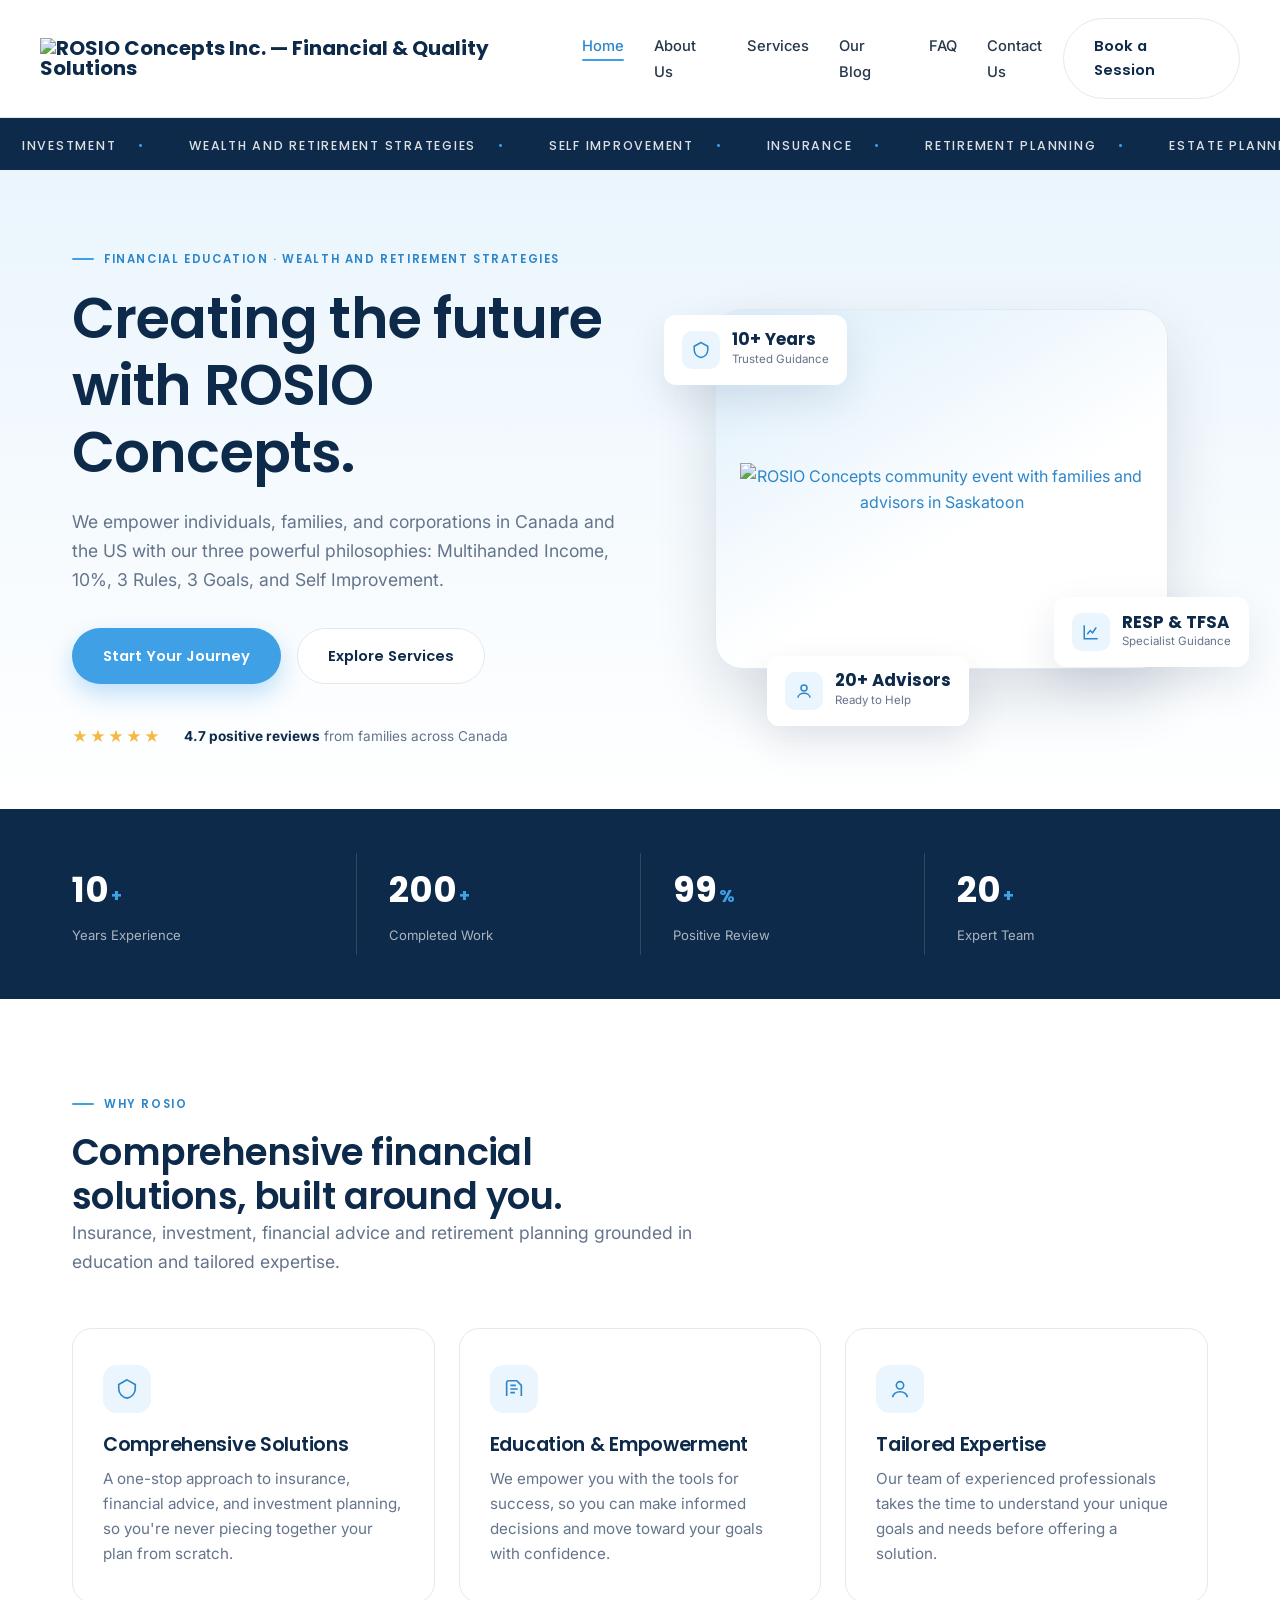
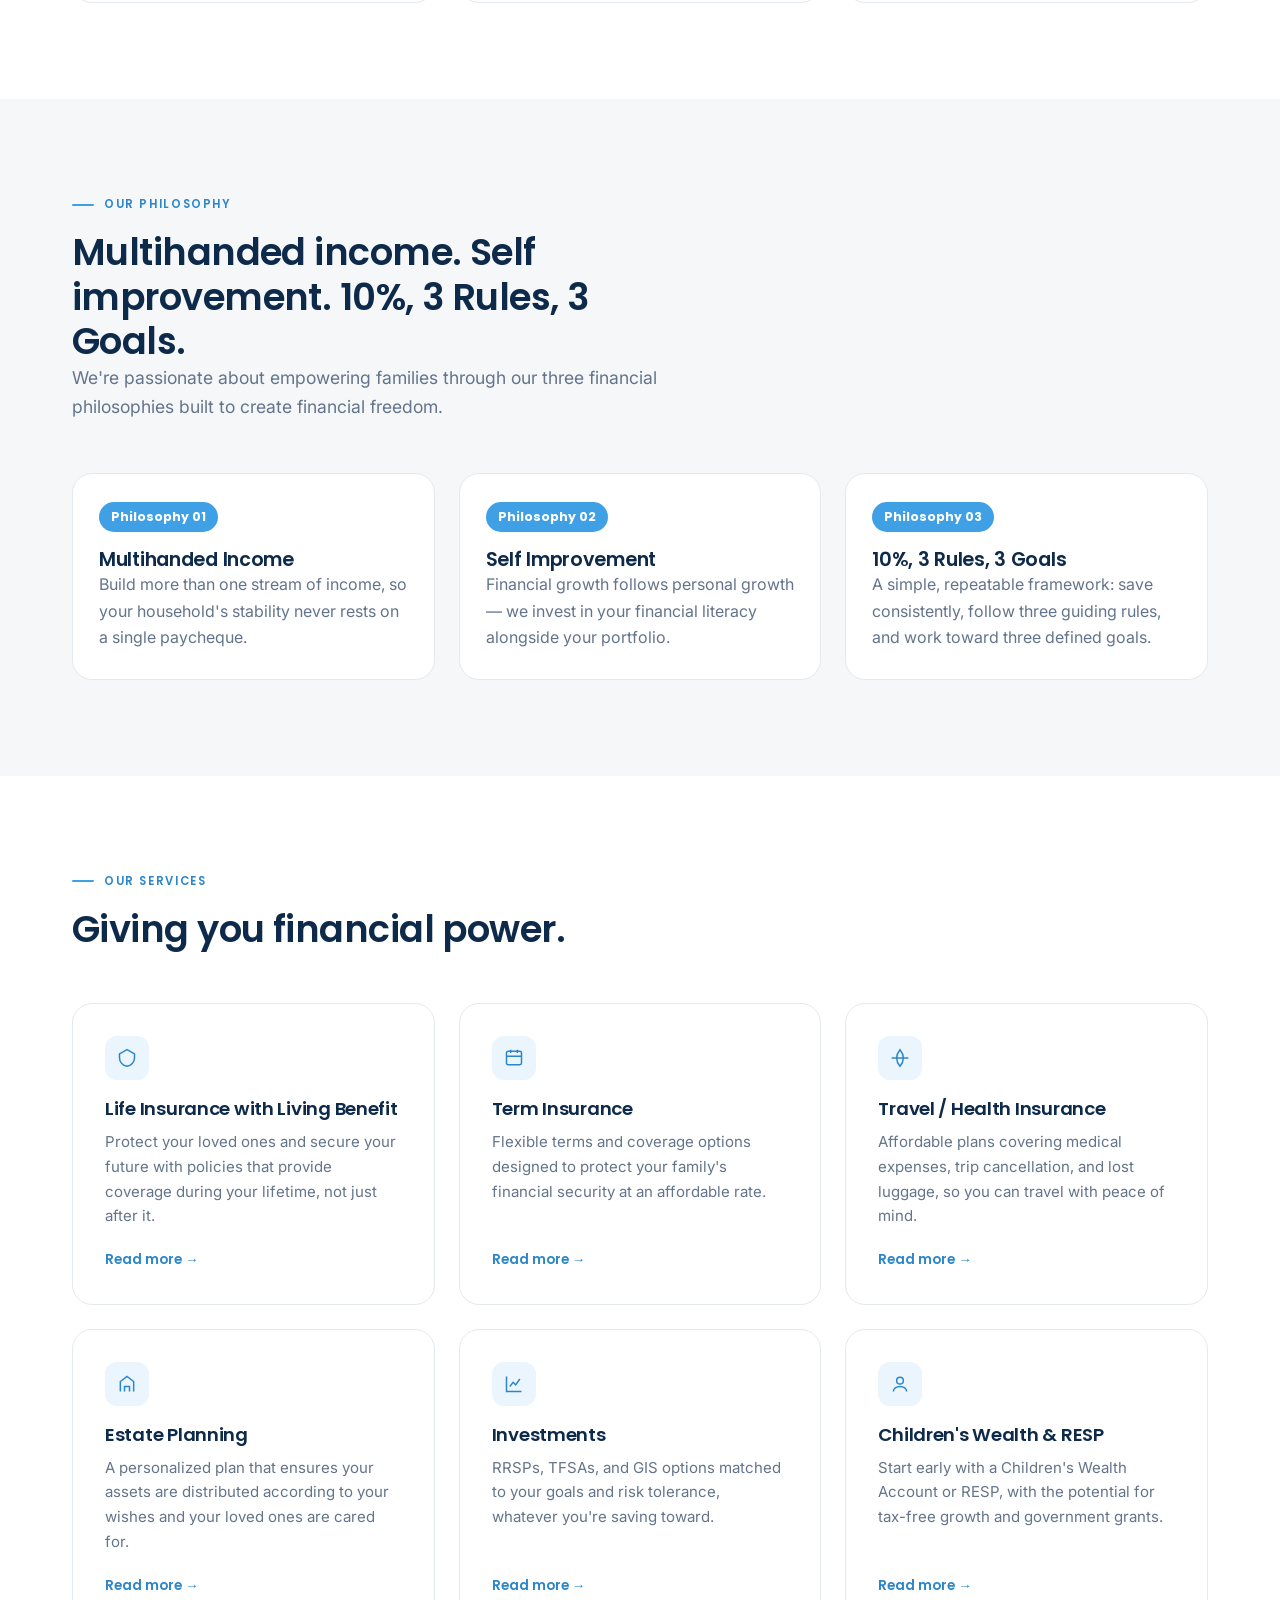
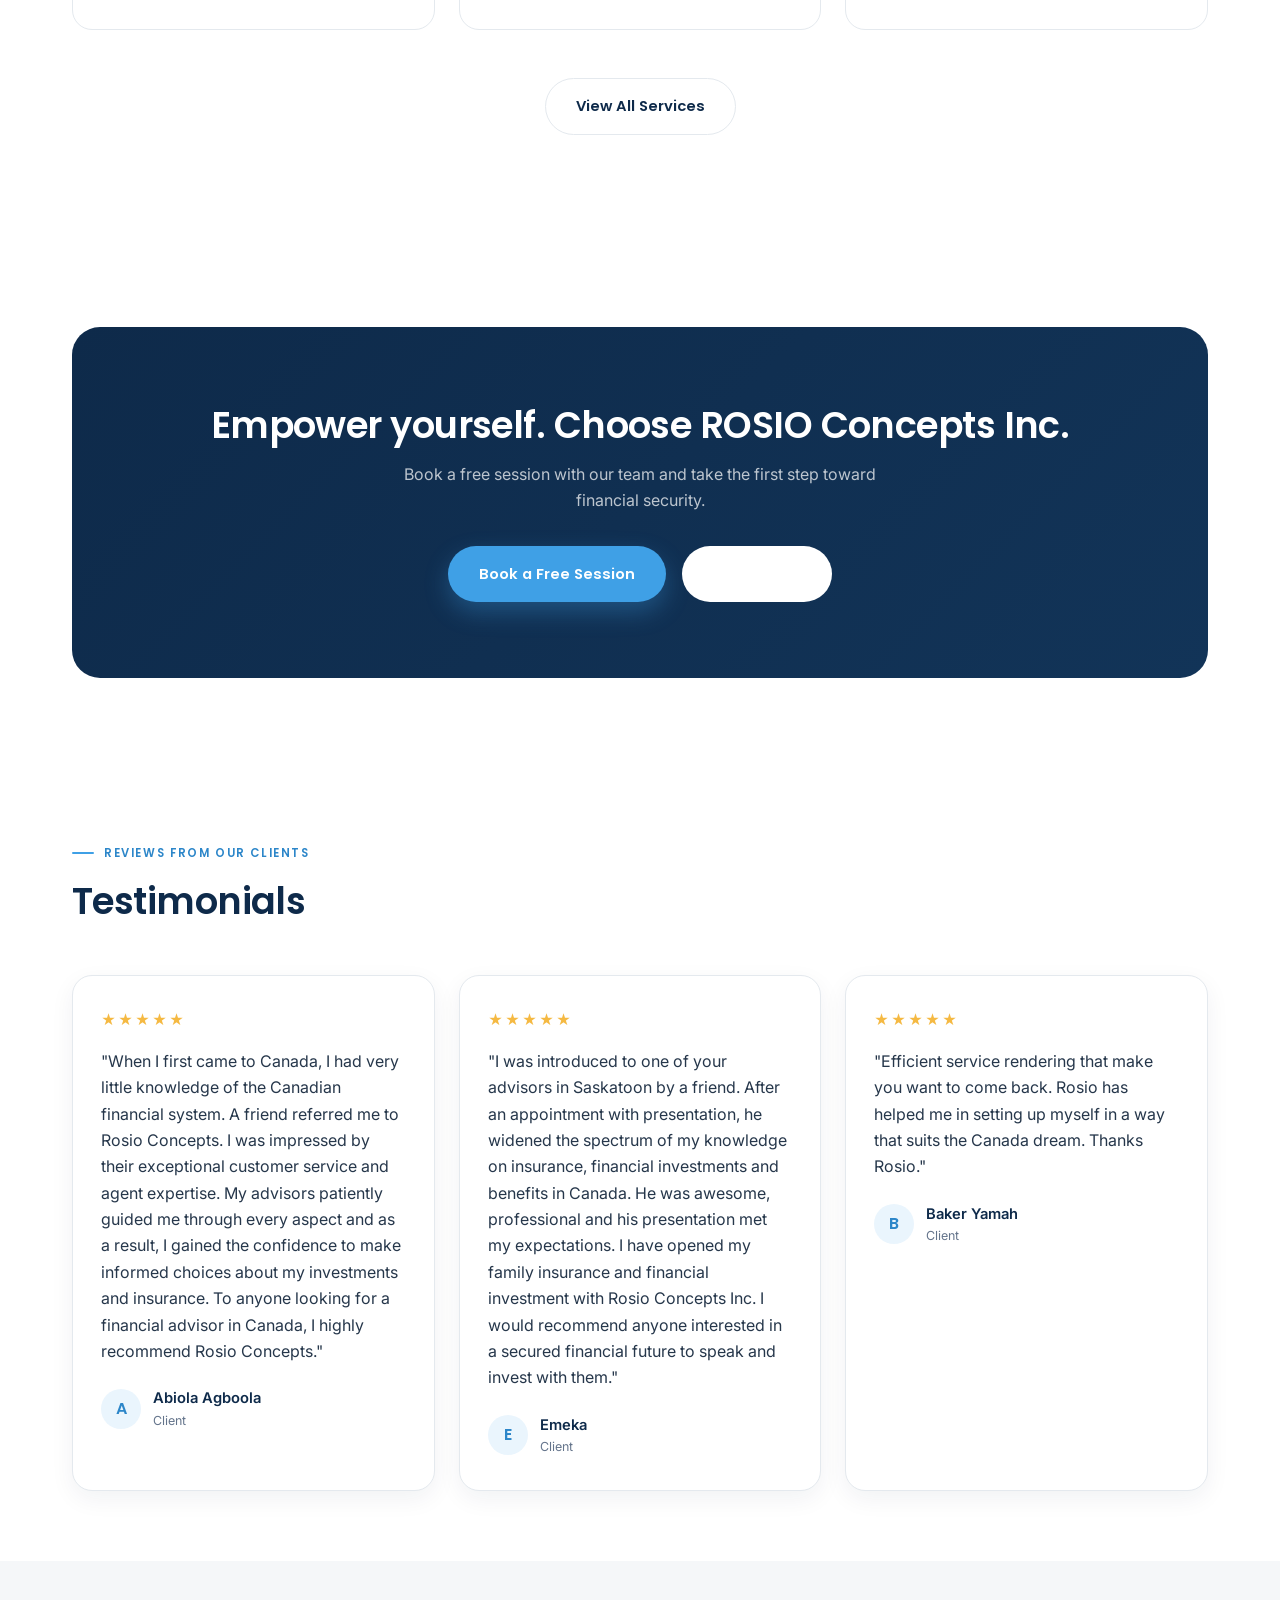
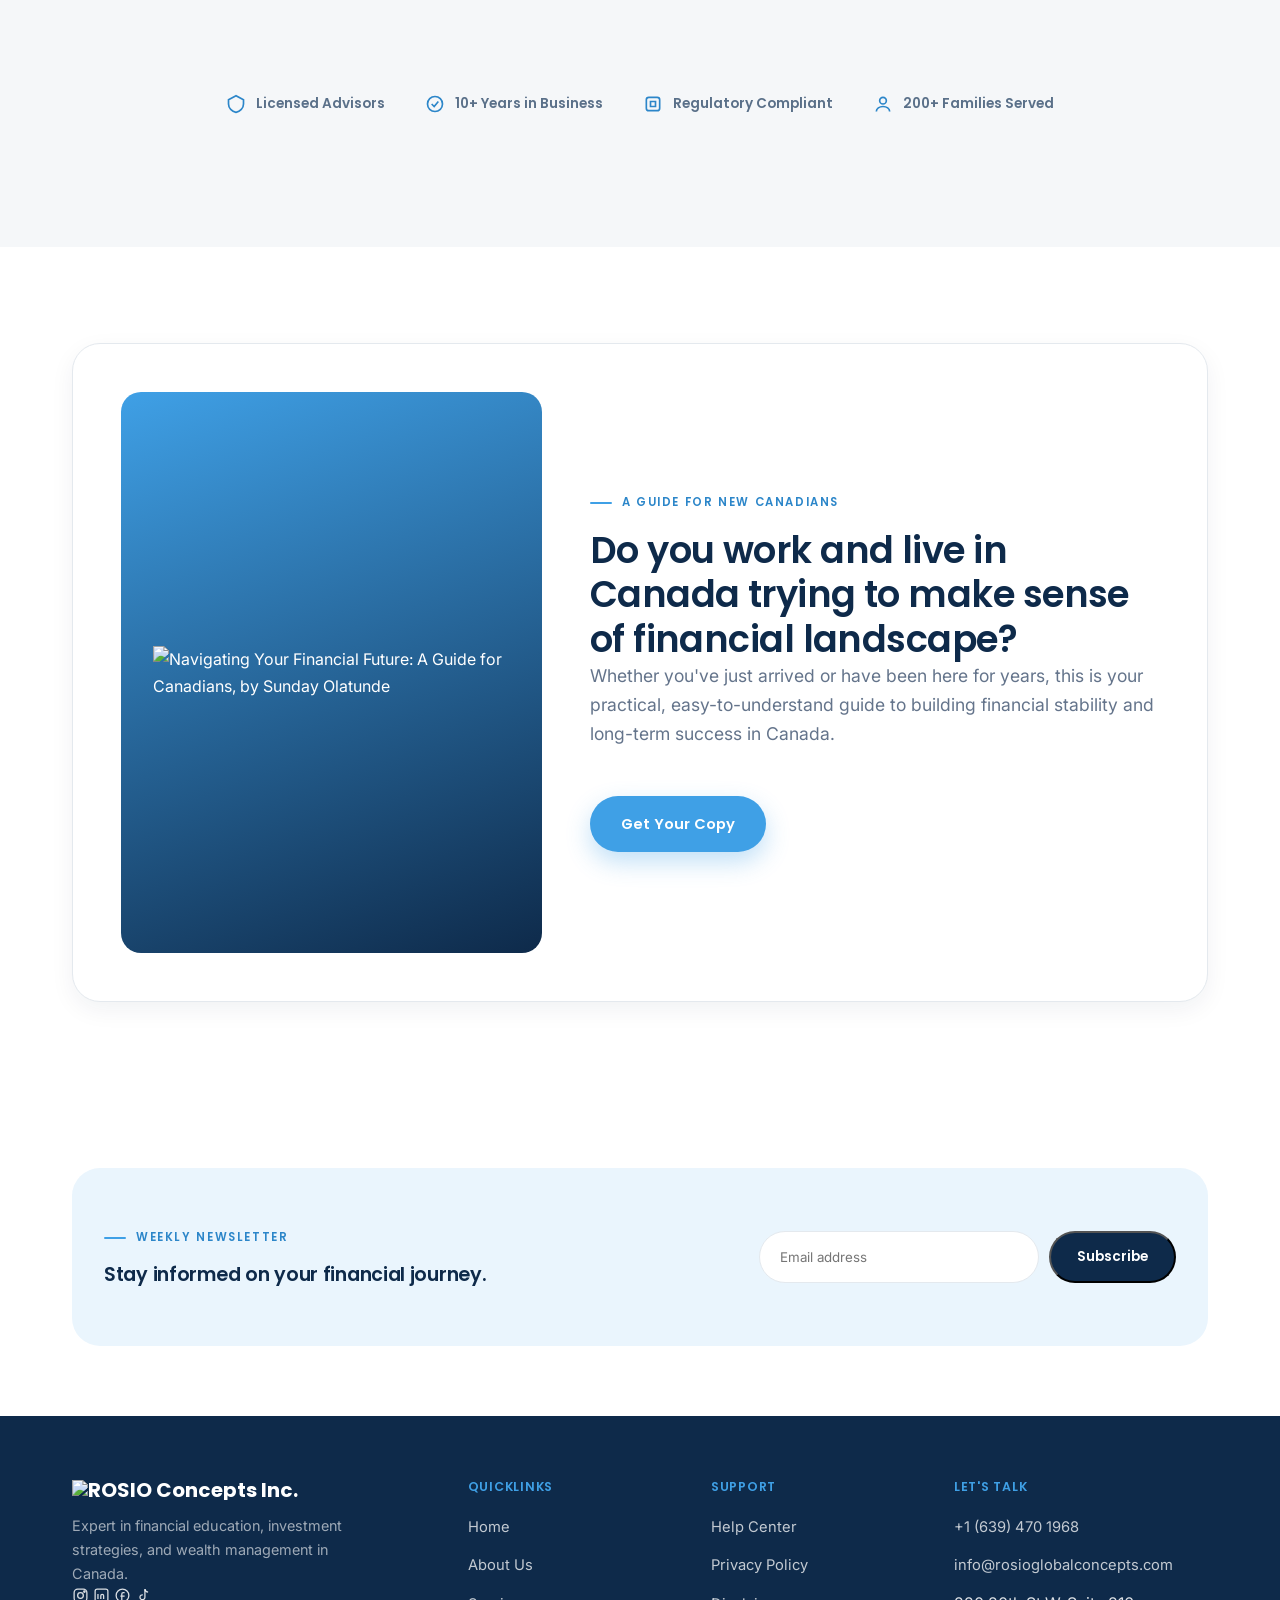
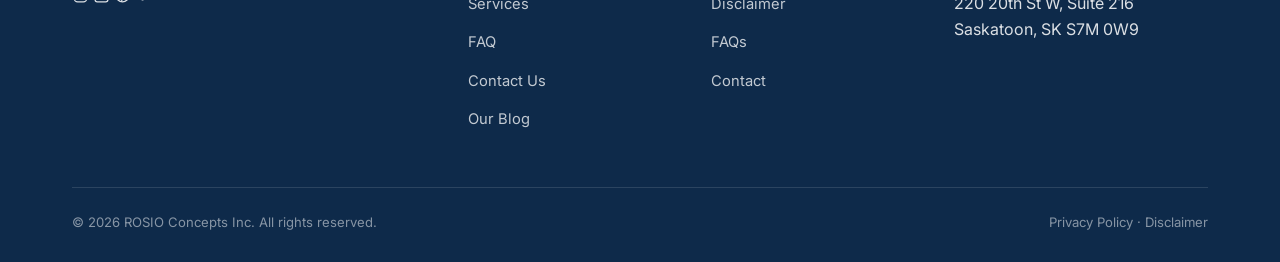
==== commit 87b67b39: "Add files via upload" ====
--- a/index.html
+++ b/index.html
@@ -11,7 +11,7 @@
 
 <header class="site-header">
   <div class="container nav-wrap">
-    <a href="index.html" class="logo">ROSIO Concepts<span>Financial &amp; Quality Solutions</span></a>
+    <a href="index.html" class="logo"><img src="images/logo.png" alt="ROSIO Concepts Inc. — Financial &amp; Quality Solutions"></a>
     <nav class="main-nav">
       <ul>
         <li><a href="index.html" class="active">Home</a></li>
@@ -31,31 +31,30 @@
 
 <div class="marquee" aria-hidden="true">
   <div class="marquee-track">
-    <span>Investment</span><span>Self Improvement</span><span>Insurance</span><span>Retirement Planning</span><span>Estate Planning</span><span>Wealth Building</span><span>Financial Freedom</span><span>Financial Education</span>
-    <span>Investment</span><span>Self Improvement</span><span>Insurance</span><span>Retirement Planning</span><span>Estate Planning</span><span>Wealth Building</span><span>Financial Freedom</span><span>Financial Education</span>
+    <span>Investment</span><span>Wealth and Retirement Strategies</span><span>Self Improvement</span><span>Insurance</span><span>Retirement Planning</span><span>Estate Planning</span><span>Wealth Building</span><span>Financial Freedom</span><span>Financial Education</span>
+    <span>Investment</span><span>Wealth and Retirement Strategies</span><span>Self Improvement</span><span>Insurance</span><span>Retirement Planning</span><span>Estate Planning</span><span>Wealth Building</span><span>Financial Freedom</span><span>Financial Education</span>
   </div>
 </div>
 
 <section class="hero glow-zone">
   <div class="container hero-grid">
     <div class="reveal">
-      <div class="eyebrow">Financial Education &middot; Insurance &middot; Investment</div>
+      <div class="eyebrow">Financial Education &middot; Wealth and Retirement Strategies</div>
       <h1>Creating the future with ROSIO Concepts.</h1>
-      <p class="lead">We educate, inspire, and equip individuals and families — with a particular focus on newcomers to Canada — with the knowledge and tools needed to achieve financial success and independence.</p>
+      <p class="lead">We empower individuals, families, and corporations in Canada and the US with our three powerful philosophies: Multihanded Income, 10%, 3 Rules, 3 Goals, and Self Improvement.</p>
       <div class="hero-actions">
         <a href="contact.html" class="btn btn-primary">Start Your Journey</a>
         <a href="services.html" class="btn btn-outline">Explore Services</a>
       </div>
       <div class="trust-row">
         <span class="stars">&#9733;&#9733;&#9733;&#9733;&#9733;</span>
-        <span class="trust-text"><strong>99% positive reviews</strong> from families across Canada</span>
+        <span class="trust-text"><strong>4.7 positive reviews</strong> from families across Canada</span>
       </div>
     </div>
 
     <div class="hero-visual reveal">
-      <div class="hero-photo">
-        <svg class="ph-icon" viewBox="0 0 24 24" fill="none" stroke="currentColor" stroke-width="1.4"><path d="M12 12c2.2 0 4-1.8 4-4s-1.8-4-4-4-4 1.8-4 4 1.8 4 4 4Z"/><path d="M4 20c0-3.3 3.6-6 8-6s8 2.7 8 6"/></svg>
-        <div class="ph-label">Photo: Canadian family &mdash; replace later</div>
+      <div class="hero-photo has-image">
+        <img src="images/hero-community.jpeg" alt="ROSIO Concepts community event with families and advisors in Saskatoon">
       </div>
       <div class="float-card fc-1">
         <div class="fc-icon"><svg width="18" height="18" viewBox="0 0 24 24" fill="none" stroke="currentColor" stroke-width="2"><path d="M12 2 3 7v5c0 5 4 9 9 10 5-1 9-5 9-10V7l-9-5Z"/></svg></div>
@@ -87,18 +86,18 @@
     <div class="section-head reveal">
       <div class="eyebrow">Why ROSIO</div>
       <h2>Comprehensive financial solutions, built around you.</h2>
-      <p class="lead">A one-stop solution for insurance, financial advice, and quality assurance services — grounded in education and tailored expertise.</p>
+      <p class="lead">Insurance, investment, financial advice and retirement planning grounded in education and tailored expertise.</p>
     </div>
     <div class="pillars reveal-stagger">
       <div class="pillar">
         <div class="pillar-icon"><svg width="22" height="22" viewBox="0 0 24 24" fill="none" stroke="currentColor" stroke-width="1.8"><path d="M12 2 3 7v5c0 5 4 9 9 10 5-1 9-5 9-10V7l-9-5Z"/></svg></div>
         <h3>Comprehensive Solutions</h3>
-        <p>A one-stop approach to insurance, financial advice, and quality assurance services, so you're never piecing together your plan from scratch.</p>
+        <p>A one-stop approach to insurance, financial advice, and investment planning, so you're never piecing together your plan from scratch.</p>
       </div>
       <div class="pillar">
         <div class="pillar-icon"><svg width="22" height="22" viewBox="0 0 24 24" fill="none" stroke="currentColor" stroke-width="1.8"><path d="M4 19.5V5a2 2 0 0 1 2-2h9l5 5v11.5"/><path d="M8 8h6M8 12h8M8 16h5"/></svg></div>
         <h3>Education &amp; Empowerment</h3>
-        <p>We equip you with the tools for success, so you can make informed decisions and move toward your goals with confidence.</p>
+        <p>We empower you with the tools for success, so you can make informed decisions and move toward your goals with confidence.</p>
       </div>
       <div class="pillar">
         <div class="pillar-icon"><svg width="22" height="22" viewBox="0 0 24 24" fill="none" stroke="currentColor" stroke-width="1.8"><circle cx="12" cy="8" r="4"/><path d="M4 21c0-3.5 3.6-6 8-6s8 2.5 8 6"/></svg></div>
@@ -114,21 +113,21 @@
     <div class="section-head reveal">
       <div class="eyebrow">Our Philosophy</div>
       <h2>Multihanded income. Self improvement. 10%, 3 Rules, 3 Goals.</h2>
-      <p class="lead">We're passionate about empowering families through a financial philosophy built for the long run — not a quick fix.</p>
+      <p class="lead">We're passionate about empowering families through our three financial philosophies built to create financial freedom.</p>
     </div>
     <div class="rules reveal-stagger">
       <div class="rule-card">
-        <span class="num">Principle 01</span>
+        <span class="num">Philosophy 01</span>
         <h3>Multihanded Income</h3>
         <p>Build more than one stream of income, so your household's stability never rests on a single paycheque.</p>
       </div>
       <div class="rule-card">
-        <span class="num">Principle 02</span>
+        <span class="num">Philosophy 02</span>
         <h3>Self Improvement</h3>
         <p>Financial growth follows personal growth — we invest in your financial literacy alongside your portfolio.</p>
       </div>
       <div class="rule-card">
-        <span class="num">Principle 03</span>
+        <span class="num">Philosophy 03</span>
         <h3>10%, 3 Rules, 3 Goals</h3>
         <p>A simple, repeatable framework: save consistently, follow three guiding rules, and work toward three defined goals.</p>
       </div>
@@ -192,7 +191,7 @@
       <h2>Empower yourself. Choose ROSIO Concepts Inc.</h2>
       <p>Book a free session with our team and take the first step toward financial security.</p>
       <div class="cta-actions">
-        <a href="contact.html" class="btn btn-primary">Book a Free Session</a>
+        <a href="https://calendly.com/rosioconceptsinc/financial-education?month=2026-07&date=2026-07-09" class="btn btn-primary" target="_blank" rel="noopener">Book a Free Session</a>
         <a href="contact.html" class="btn btn-ghost-light btn-outline">Contact Us</a>
       </div>
     </div>
@@ -208,26 +207,26 @@
     <div class="testimonials reveal-stagger">
       <div class="testimonial">
         <div class="stars">&#9733;&#9733;&#9733;&#9733;&#9733;</div>
-        <p>"I can't thank Rosio Concepts Inc. enough for the exceptional financial education they provided. As a new immigrant to Canada, I was overwhelmed by the complexities of insurance and investment options. The team guided me step by step."</p>
+        <p>"When I first came to Canada, I had very little knowledge of the Canadian financial system. A friend referred me to Rosio Concepts. I was impressed by their exceptional customer service and agent expertise. My advisors patiently guided me through every aspect and as a result, I gained the confidence to make informed choices about my investments and insurance. To anyone looking for a financial advisor in Canada, I highly recommend Rosio Concepts."</p>
         <div class="signature">
-          <div class="sig-mark">S</div>
-          <div><div class="sig-name">Sharon</div><div class="sig-role">Company CEO</div></div>
+          <div class="sig-mark">A</div>
+          <div><div class="sig-name">Abiola Agboola</div><div class="sig-role">Client</div></div>
         </div>
       </div>
       <div class="testimonial">
         <div class="stars">&#9733;&#9733;&#9733;&#9733;&#9733;</div>
-        <p>"Rosio Concepts Inc. has been a game-changer for my financial journey. Their education resources and personalized guidance have helped me gain control over my finances and set a solid foundation for the future."</p>
+        <p>"I was introduced to one of your advisors in Saskatoon by a friend. After an appointment with presentation, he widened the spectrum of my knowledge on insurance, financial investments and benefits in Canada. He was awesome, professional and his presentation met my expectations. I have opened my family insurance and financial investment with Rosio Concepts Inc. I would recommend anyone interested in a secured financial future to speak and invest with them."</p>
         <div class="signature">
-          <div class="sig-mark">A</div>
-          <div><div class="sig-name">Anthonia</div><div class="sig-role">Customer Representative</div></div>
+          <div class="sig-mark">E</div>
+          <div><div class="sig-name">Emeka</div><div class="sig-role">Client</div></div>
         </div>
       </div>
       <div class="testimonial">
         <div class="stars">&#9733;&#9733;&#9733;&#9733;&#9733;</div>
-        <p>"Choosing Rosio Concepts Inc. was one of the best decisions I've made for my financial future. Their team provided expert advice on investments and insurance while educating me on strategies with long-term impact."</p>
+        <p>"Efficient service rendering that make you want to come back. Rosio has helped me in setting up myself in a way that suits the Canada dream. Thanks Rosio."</p>
         <div class="signature">
-          <div class="sig-mark">D</div>
-          <div><div class="sig-name">David</div><div class="sig-role">Manager</div></div>
+          <div class="sig-mark">B</div>
+          <div><div class="sig-name">Baker Yamah</div><div class="sig-role">Client</div></div>
         </div>
       </div>
     </div>
@@ -248,15 +247,14 @@
 <section>
   <div class="container">
     <div class="book-band reveal">
-      <div class="book-cover">
-        <div class="eyebrow">About The Book</div>
-        <h3>Navigating Your Financial Future</h3>
+      <div class="book-cover has-image">
+        <img src="images/book-cover.jpg" alt="Navigating Your Financial Future: A Guide for Canadians, by Sunday Olatunde">
       </div>
       <div>
         <div class="eyebrow">A Guide for New Canadians</div>
-        <h2>Are you a new or aspiring immigrant to Canada trying to make sense of the financial system?</h2>
+        <h2>Do you work and live in Canada trying to make sense of financial landscape?</h2>
         <p class="lead">Whether you've just arrived or have been here for years, this is your practical, easy-to-understand guide to building financial stability and long-term success in Canada.</p>
-        <a href="contact.html" class="btn btn-primary mt-lg">Get Your Copy</a>
+        <a href="https://books.by/sunday-olatunde" class="btn btn-primary mt-lg" target="_blank" rel="noopener">Get Your Copy</a>
       </div>
     </div>
   </div>
@@ -283,8 +281,14 @@
   <div class="container">
     <div class="footer-grid">
       <div class="footer-brand">
-        <a href="index.html" class="logo">ROSIO Concepts</a>
+        <a href="index.html" class="logo"><img src="images/logo.png" alt="ROSIO Concepts Inc."></a>
         <p>Expert in financial education, investment strategies, and wealth management in Canada.</p>
+        <div class="social-row">
+          <a href="#" aria-label="Instagram"><svg width="17" height="17" viewBox="0 0 24 24" fill="none" stroke="currentColor" stroke-width="1.8"><rect x="3" y="3" width="18" height="18" rx="5"/><circle cx="12" cy="12" r="4"/><circle cx="17.5" cy="6.5" r="1"/></svg></a>
+          <a href="#" aria-label="LinkedIn"><svg width="17" height="17" viewBox="0 0 24 24" fill="none" stroke="currentColor" stroke-width="1.8"><rect x="3" y="3" width="18" height="18" rx="3"/><path d="M7 10v7M7 7v.01M11 17v-4.5a2 2 0 0 1 4 0V17M11 12.5V17"/></svg></a>
+          <a href="#" aria-label="Facebook"><svg width="17" height="17" viewBox="0 0 24 24" fill="none" stroke="currentColor" stroke-width="1.8"><path d="M15 8h-2a2 2 0 0 0-2 2v10M9 13h6"/><circle cx="12" cy="12" r="9"/></svg></a>
+          <a href="#" aria-label="TikTok"><svg width="17" height="17" viewBox="0 0 24 24" fill="none" stroke="currentColor" stroke-width="1.8"><path d="M14 3v11.5a3.5 3.5 0 1 1-3-3.46"/><path d="M14 3c.3 2.2 2 4 4.5 4.3"/></svg></a>
+        </div>
       </div>
       <div class="footer-col">
         <h4>Quicklinks</h4>
